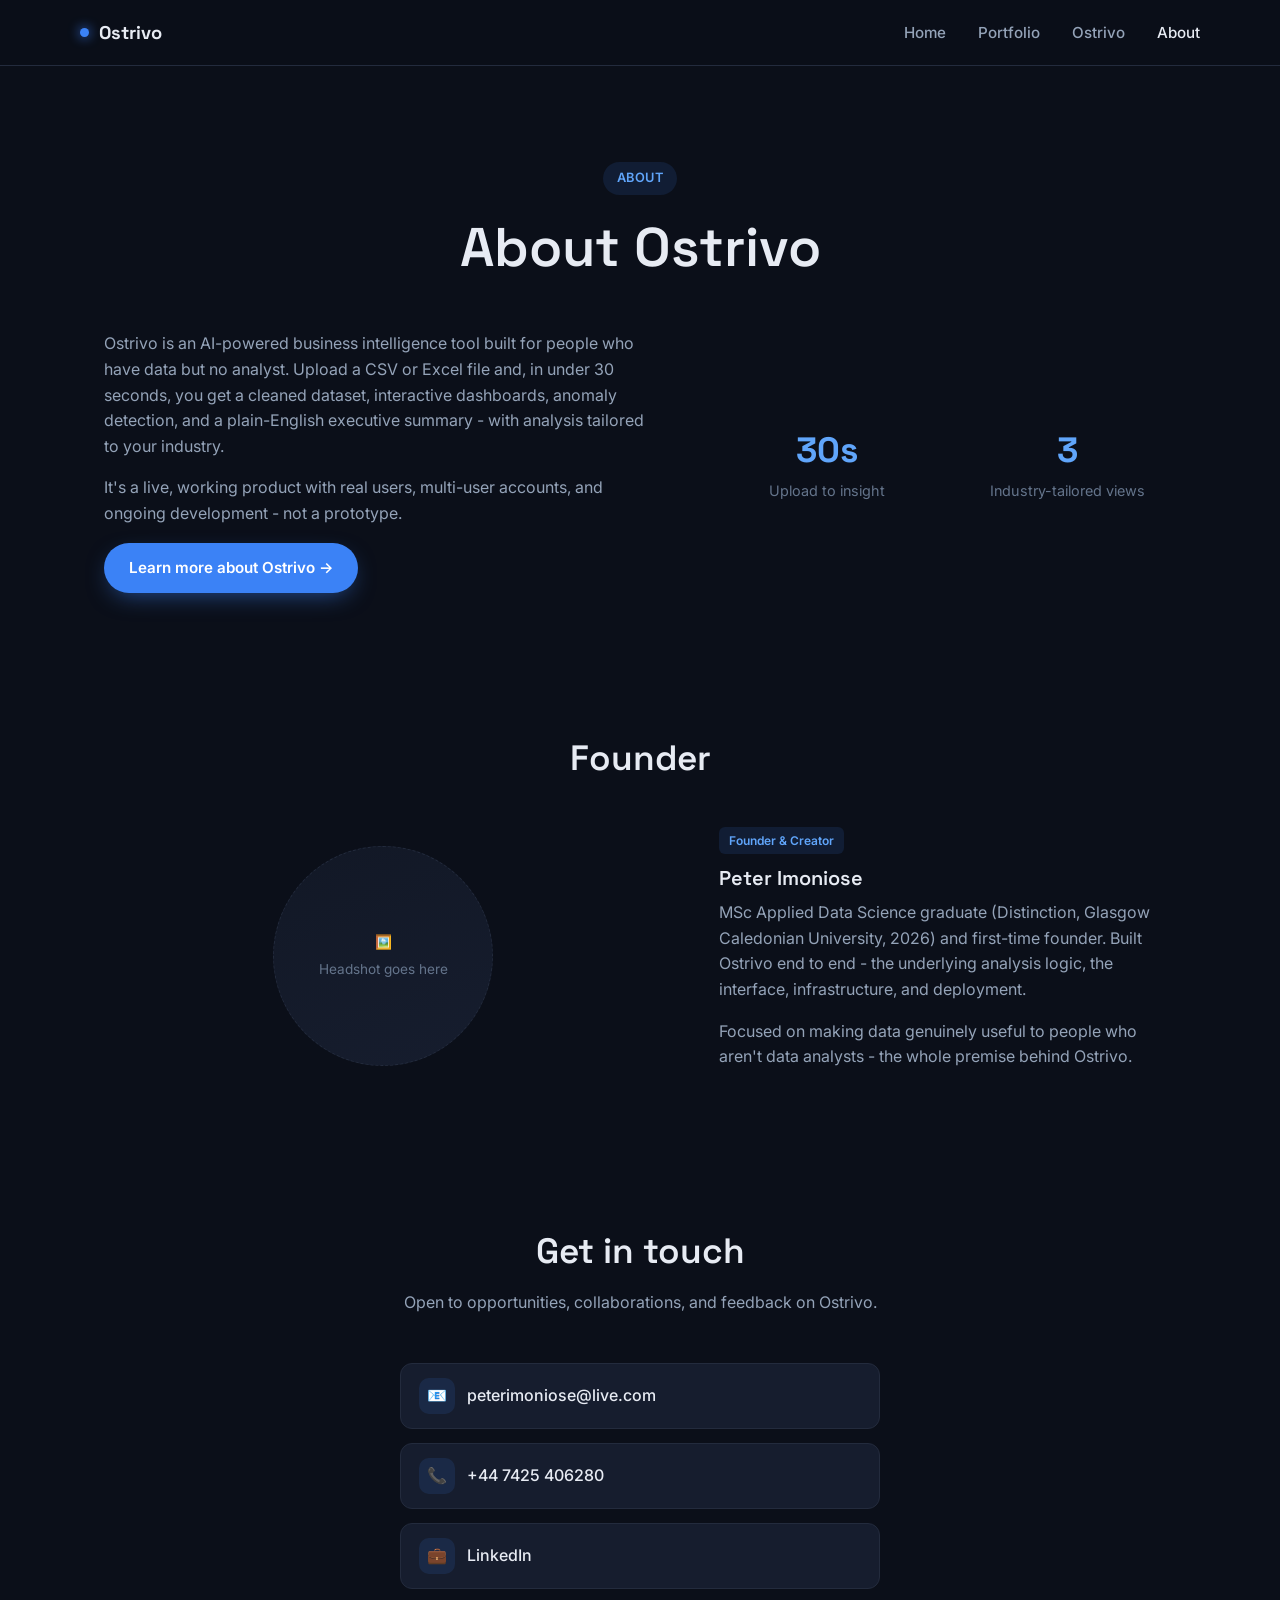
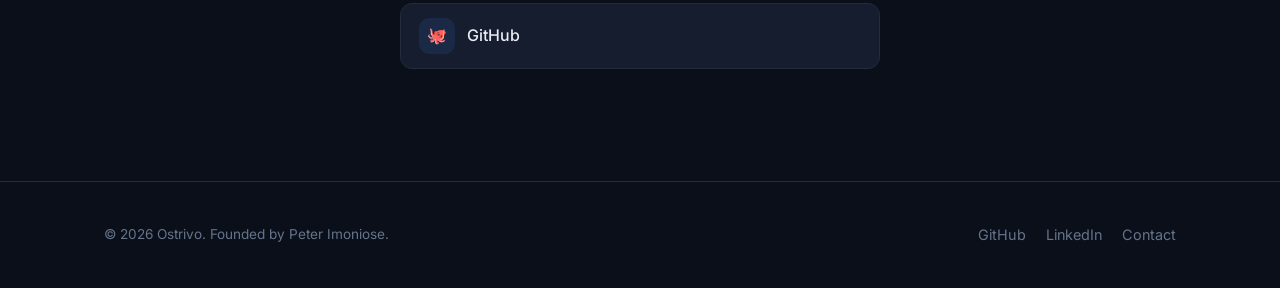
==== about.html @ c770e1a4 "Rebrand: lead with Ostrivo, not Peter, across the site Nav brand, page titles, and the homepage hero" ====
<!DOCTYPE html>
<html lang="en">
<head>
<meta charset="UTF-8">
<meta name="viewport" content="width=device-width, initial-scale=1.0">
<title>About — Ostrivo</title>
<meta name="description" content="What Ostrivo is about, who's behind it, and how to get in touch.">
<link rel="preconnect" href="https://fonts.googleapis.com">
<link href="https://fonts.googleapis.com/css2?family=Inter:wght@400;500;600;700&family=Space+Grotesk:wght@500;600;700&display=swap" rel="stylesheet">
<link rel="stylesheet" href="css/style.css">
</head>
<body>

<header class="site-header">
    <div class="container nav">
        <a href="index.html" class="nav-brand"><span class="dot"></span>Ostrivo</a>
        <button class="nav-toggle" aria-label="Toggle menu">☰</button>
        <ul class="nav-links">
            <li><a href="index.html">Home</a></li>
            <li><a href="portfolio.html">Portfolio</a></li>
            <li><a href="ostrivo.html">Ostrivo</a></li>
            <li><a href="about.html">About</a></li>
        </ul>
    </div>
</header>

<main>
    <section class="hero" style="padding-bottom: 24px;">
        <div class="container">
            <span class="eyebrow">About</span>
            <h1>About Ostrivo</h1>
        </div>
    </section>

    <section style="padding-top: 0;">
        <div class="container">
            <div class="split">
                <div>
                    <p>
                        Ostrivo is an AI-powered business intelligence tool built for people who
                        have data but no analyst. Upload a CSV or Excel file and, in under 30
                        seconds, you get a cleaned dataset, interactive dashboards, anomaly
                        detection, and a plain-English executive summary - with analysis
                        tailored to your industry.
                    </p>
                    <p>
                        It's a live, working product with real users, multi-user accounts, and
                        ongoing development - not a prototype.
                    </p>
                    <a href="ostrivo.html" class="btn btn-primary">Learn more about Ostrivo →</a>
                </div>
                <div class="stats-row">
                    <div>
                        <div class="stat-value">30s</div>
                        <div class="stat-label">Upload to insight</div>
                    </div>
                    <div>
                        <div class="stat-value">3</div>
                        <div class="stat-label">Industry-tailored views</div>
                    </div>
                </div>
            </div>
        </div>
    </section>

    <section>
        <div class="container">
            <div class="section-head">
                <h2>Founder</h2>
            </div>
            <div class="split">
                <div class="avatar-slot">
                    <span>🖼️</span>
                    <span>Headshot goes here</span>
                </div>
                <div>
                    <span class="tag">Founder & Creator</span>
                    <h3 class="mt-0">Peter Imoniose</h3>
                    <p>
                        MSc Applied Data Science graduate (Distinction, Glasgow Caledonian
                        University, 2026) and first-time founder. Built Ostrivo end to end -
                        the underlying analysis logic, the interface, infrastructure, and
                        deployment.
                    </p>
                    <p>
                        Focused on making data genuinely useful to people who aren't data
                        analysts - the whole premise behind Ostrivo.
                    </p>
                </div>
            </div>
        </div>
    </section>

    <section>
        <div class="container">
            <div class="section-head">
                <h2>Get in touch</h2>
                <p>Open to opportunities, collaborations, and feedback on Ostrivo.</p>
            </div>
            <ul class="contact-list" style="max-width: 480px; margin: 0 auto;">
                <li>
                    <span class="contact-icon">📧</span>
                    <a href="mailto:peterimoniose@live.com">peterimoniose@live.com</a>
                </li>
                <li>
                    <span class="contact-icon">📞</span>
                    <a href="tel:+447425406280">+44 7425 406280</a>
                </li>
                <li>
                    <span class="contact-icon">💼</span>
                    <a href="https://www.linkedin.com/in/avwerosuo-imoniose-bbb3b915a" target="_blank" rel="noopener">LinkedIn</a>
                </li>
                <li>
                    <span class="contact-icon">🐙</span>
                    <a href="https://github.com/PeterImoniose" target="_blank" rel="noopener">GitHub</a>
                </li>
            </ul>
        </div>
    </section>
</main>

<footer class="site-footer">
    <div class="container footer-row">
        <span class="footer-note">© 2026 Ostrivo. Founded by Peter Imoniose.</span>
        <ul class="footer-links">
            <li><a href="https://github.com/PeterImoniose" target="_blank" rel="noopener">GitHub</a></li>
            <li><a href="https://www.linkedin.com/in/avwerosuo-imoniose-bbb3b915a" target="_blank" rel="noopener">LinkedIn</a></li>
            <li><a href="about.html">Contact</a></li>
        </ul>
    </div>
</footer>

<script src="js/main.js"></script>
</body>
</html>
---- css/style.css ----
/* ── Design tokens ──────────────────────────────────────────────────────── */
:root {
    --bg: #0b0f19;
    --bg-elevated: #121826;
    --bg-card: #161d2e;
    --border: #232b3d;
    --text: #e7ebf3;
    --text-muted: #94a3b8;
    --text-faint: #64748b;
    --accent: #3b82f6;
    --accent-bright: #60a5fa;
    --accent-soft: rgba(59, 130, 246, 0.12);
    --success: #22c55e;
    --font-heading: 'Space Grotesk', sans-serif;
    --font-body: 'Inter', sans-serif;
    --max-width: 1120px;
    --radius: 14px;
}

* { box-sizing: border-box; }

html { scroll-behavior: smooth; }

body {
    margin: 0;
    background: var(--bg);
    color: var(--text);
    font-family: var(--font-body);
    line-height: 1.6;
    -webkit-font-smoothing: antialiased;
}

h1, h2, h3, h4 {
    font-family: var(--font-heading);
    font-weight: 600;
    line-height: 1.2;
    margin: 0 0 0.5em;
}

h1 { font-size: clamp(2.2rem, 5vw, 3.4rem); }
h2 { font-size: clamp(1.6rem, 3vw, 2.2rem); }
h3 { font-size: 1.25rem; }

p { color: var(--text-muted); margin: 0 0 1em; }

a { color: var(--accent-bright); text-decoration: none; }
a:hover { text-decoration: underline; }

img { max-width: 100%; display: block; }

.container {
    max-width: var(--max-width);
    margin: 0 auto;
    padding: 0 24px;
}

/* ── Nav ─────────────────────────────────────────────────────────────────── */
.site-header {
    position: sticky;
    top: 0;
    z-index: 100;
    background: rgba(11, 15, 25, 0.85);
    backdrop-filter: blur(10px);
    border-bottom: 1px solid var(--border);
}

.nav {
    display: flex;
    align-items: center;
    justify-content: space-between;
    padding: 18px 0;
}

.nav-brand {
    display: flex;
    align-items: center;
    gap: 10px;
    font-family: var(--font-heading);
    font-weight: 700;
    font-size: 1.15rem;
    color: var(--text);
}

.nav-brand:hover { text-decoration: none; color: var(--text); }

.nav-brand .dot {
    width: 9px;
    height: 9px;
    border-radius: 50%;
    background: var(--accent);
    box-shadow: 0 0 12px var(--accent);
}

.nav-links {
    display: flex;
    gap: 32px;
    list-style: none;
    margin: 0;
    padding: 0;
}

.nav-links a {
    color: var(--text-muted);
    font-weight: 500;
    font-size: 0.95rem;
    transition: color 0.15s ease;
}

.nav-links a:hover,
.nav-links a.active {
    color: var(--text);
    text-decoration: none;
}

.nav-toggle {
    display: none;
    background: none;
    border: none;
    color: var(--text);
    font-size: 1.6rem;
    cursor: pointer;
}

@media (max-width: 720px) {
    .nav-toggle { display: block; }
    .nav-links {
        position: absolute;
        top: 100%;
        left: 0;
        right: 0;
        flex-direction: column;
        gap: 0;
        background: var(--bg-elevated);
        border-bottom: 1px solid var(--border);
        max-height: 0;
        overflow: hidden;
        transition: max-height 0.25s ease;
    }
    .nav-links.open { max-height: 320px; }
    .nav-links li { border-top: 1px solid var(--border); }
    .nav-links a { display: block; padding: 16px 24px; }
}

/* ── Buttons ─────────────────────────────────────────────────────────────── */
.btn {
    display: inline-flex;
    align-items: center;
    gap: 8px;
    padding: 12px 24px;
    border-radius: 999px;
    font-weight: 600;
    font-size: 0.95rem;
    cursor: pointer;
    border: 1px solid transparent;
    transition: transform 0.15s ease, box-shadow 0.15s ease;
}

.btn:hover { text-decoration: none; transform: translateY(-1px); }

.btn-primary {
    background: var(--accent);
    color: #fff;
    box-shadow: 0 8px 24px -8px rgba(59, 130, 246, 0.6);
}

.btn-primary:hover { background: var(--accent-bright); }

.btn-secondary {
    background: transparent;
    border-color: var(--border);
    color: var(--text);
}

.btn-secondary:hover { border-color: var(--accent); color: var(--accent-bright); }

/* ── Hero ────────────────────────────────────────────────────────────────── */
.hero {
    padding: 96px 0 72px;
    text-align: center;
}

.eyebrow {
    display: inline-block;
    padding: 6px 14px;
    border-radius: 999px;
    background: var(--accent-soft);
    color: var(--accent-bright);
    font-size: 0.8rem;
    font-weight: 600;
    letter-spacing: 0.04em;
    text-transform: uppercase;
    margin-bottom: 20px;
}

.hero p.lead {
    max-width: 620px;
    margin: 0 auto 32px;
    font-size: 1.15rem;
}

.hero-actions {
    display: flex;
    gap: 14px;
    justify-content: center;
    flex-wrap: wrap;
}

.hero-image-slot {
    margin-top: 64px;
    aspect-ratio: 16 / 8;
    max-width: 900px;
    margin-left: auto;
    margin-right: auto;
    border-radius: var(--radius);
    border: 1px dashed var(--border);
    background: linear-gradient(180deg, var(--bg-elevated), var(--bg-card));
    display: flex;
    align-items: center;
    justify-content: center;
    color: var(--text-faint);
    font-size: 0.9rem;
    gap: 8px;
}

/* ── Sections ────────────────────────────────────────────────────────────── */
section { padding: 72px 0; }

.section-head {
    text-align: center;
    max-width: 640px;
    margin: 0 auto 48px;
}

.section-head p { margin-bottom: 0; }

/* ── Cards grid ──────────────────────────────────────────────────────────── */
.grid {
    display: grid;
    grid-template-columns: repeat(auto-fit, minmax(280px, 1fr));
    gap: 24px;
}

.card {
    background: var(--bg-card);
    border: 1px solid var(--border);
    border-radius: var(--radius);
    padding: 28px;
    transition: border-color 0.15s ease, transform 0.15s ease;
}

.card:hover {
    border-color: var(--accent);
    transform: translateY(-3px);
}

.card-icon {
    width: 44px;
    height: 44px;
    border-radius: 12px;
    background: var(--accent-soft);
    display: flex;
    align-items: center;
    justify-content: center;
    font-size: 1.3rem;
    margin-bottom: 16px;
}

.card h3 { margin-bottom: 8px; }
.card p { margin-bottom: 0; font-size: 0.95rem; }

/* ── Portfolio image slot ────────────────────────────────────────────────── */
.image-slot {
    aspect-ratio: 16 / 10;
    border-radius: var(--radius) var(--radius) 0 0;
    border: 1px dashed var(--border);
    border-bottom: none;
    background: linear-gradient(160deg, var(--bg-elevated), var(--bg-card));
    display: flex;
    flex-direction: column;
    align-items: center;
    justify-content: center;
    color: var(--text-faint);
    font-size: 0.85rem;
    gap: 6px;
    margin: -28px -28px 20px;
}

.image-slot .icon { font-size: 1.8rem; opacity: 0.6; }

/* ── Tag / badge ─────────────────────────────────────────────────────────── */
.tag {
    display: inline-block;
    padding: 4px 10px;
    border-radius: 6px;
    background: var(--accent-soft);
    color: var(--accent-bright);
    font-size: 0.75rem;
    font-weight: 600;
    margin-bottom: 12px;
}

.tag.tag-muted {
    background: var(--bg-elevated);
    color: var(--text-faint);
}

/* ── Filter tabs (portfolio page) ───────────────────────────────────────── */
.filter-bar {
    display: flex;
    gap: 10px;
    justify-content: center;
    flex-wrap: wrap;
    margin-bottom: 40px;
}

.filter-btn {
    padding: 8px 18px;
    border-radius: 999px;
    border: 1px solid var(--border);
    background: transparent;
    color: var(--text-muted);
    font-size: 0.9rem;
    font-weight: 500;
    cursor: pointer;
    transition: all 0.15s ease;
}

.filter-btn:hover { border-color: var(--accent); color: var(--text); }

.filter-btn.active {
    background: var(--accent);
    border-color: var(--accent);
    color: #fff;
}

.empty-state {
    text-align: center;
    color: var(--text-faint);
    padding: 48px 0;
}

/* ── Stats row ───────────────────────────────────────────────────────────── */
.stats-row {
    display: grid;
    grid-template-columns: repeat(auto-fit, minmax(160px, 1fr));
    gap: 24px;
    text-align: center;
}

.stat-value {
    font-family: var(--font-heading);
    font-size: 2.2rem;
    font-weight: 700;
    color: var(--accent-bright);
}

.stat-label { color: var(--text-faint); font-size: 0.9rem; }

/* ── Two-column layout ───────────────────────────────────────────────────── */
.split {
    display: grid;
    grid-template-columns: 1.1fr 0.9fr;
    gap: 56px;
    align-items: center;
}

@media (max-width: 800px) {
    .split { grid-template-columns: 1fr; gap: 32px; }
}

/* ── Contact / about specifics ───────────────────────────────────────────── */
.avatar-slot {
    width: 220px;
    height: 220px;
    border-radius: 50%;
    border: 1px dashed var(--border);
    background: linear-gradient(160deg, var(--bg-elevated), var(--bg-card));
    display: flex;
    align-items: center;
    justify-content: center;
    color: var(--text-faint);
    font-size: 0.85rem;
    flex-direction: column;
    gap: 6px;
    margin: 0 auto;
}

.contact-list {
    list-style: none;
    padding: 0;
    margin: 0;
    display: flex;
    flex-direction: column;
    gap: 14px;
}

.contact-list li {
    display: flex;
    align-items: center;
    gap: 12px;
    padding: 14px 18px;
    background: var(--bg-card);
    border: 1px solid var(--border);
    border-radius: 12px;
}

.contact-list .contact-icon {
    width: 36px;
    height: 36px;
    border-radius: 10px;
    background: var(--accent-soft);
    display: flex;
    align-items: center;
    justify-content: center;
    flex-shrink: 0;
}

.contact-list a { color: var(--text); font-weight: 500; }

/* ── CTA banner ──────────────────────────────────────────────────────────── */
.cta-banner {
    background: linear-gradient(135deg, var(--bg-elevated), var(--bg-card));
    border: 1px solid var(--border);
    border-radius: 20px;
    padding: 56px 40px;
    text-align: center;
}

.cta-banner h2 { margin-bottom: 12px; }
.cta-banner p { max-width: 480px; margin-left: auto; margin-right: auto; }

/* ── Footer ──────────────────────────────────────────────────────────────── */
.site-footer {
    border-top: 1px solid var(--border);
    padding: 40px 0;
    margin-top: 40px;
}

.footer-row {
    display: flex;
    justify-content: space-between;
    align-items: center;
    flex-wrap: wrap;
    gap: 16px;
}

.footer-links {
    display: flex;
    gap: 20px;
    list-style: none;
    padding: 0;
    margin: 0;
}

.footer-links a { color: var(--text-faint); font-size: 0.9rem; }
.footer-links a:hover { color: var(--text); }

.footer-note { color: var(--text-faint); font-size: 0.85rem; }

/* ── Utility ─────────────────────────────────────────────────────────────── */
.text-center { text-align: center; }
.mt-0 { margin-top: 0; }
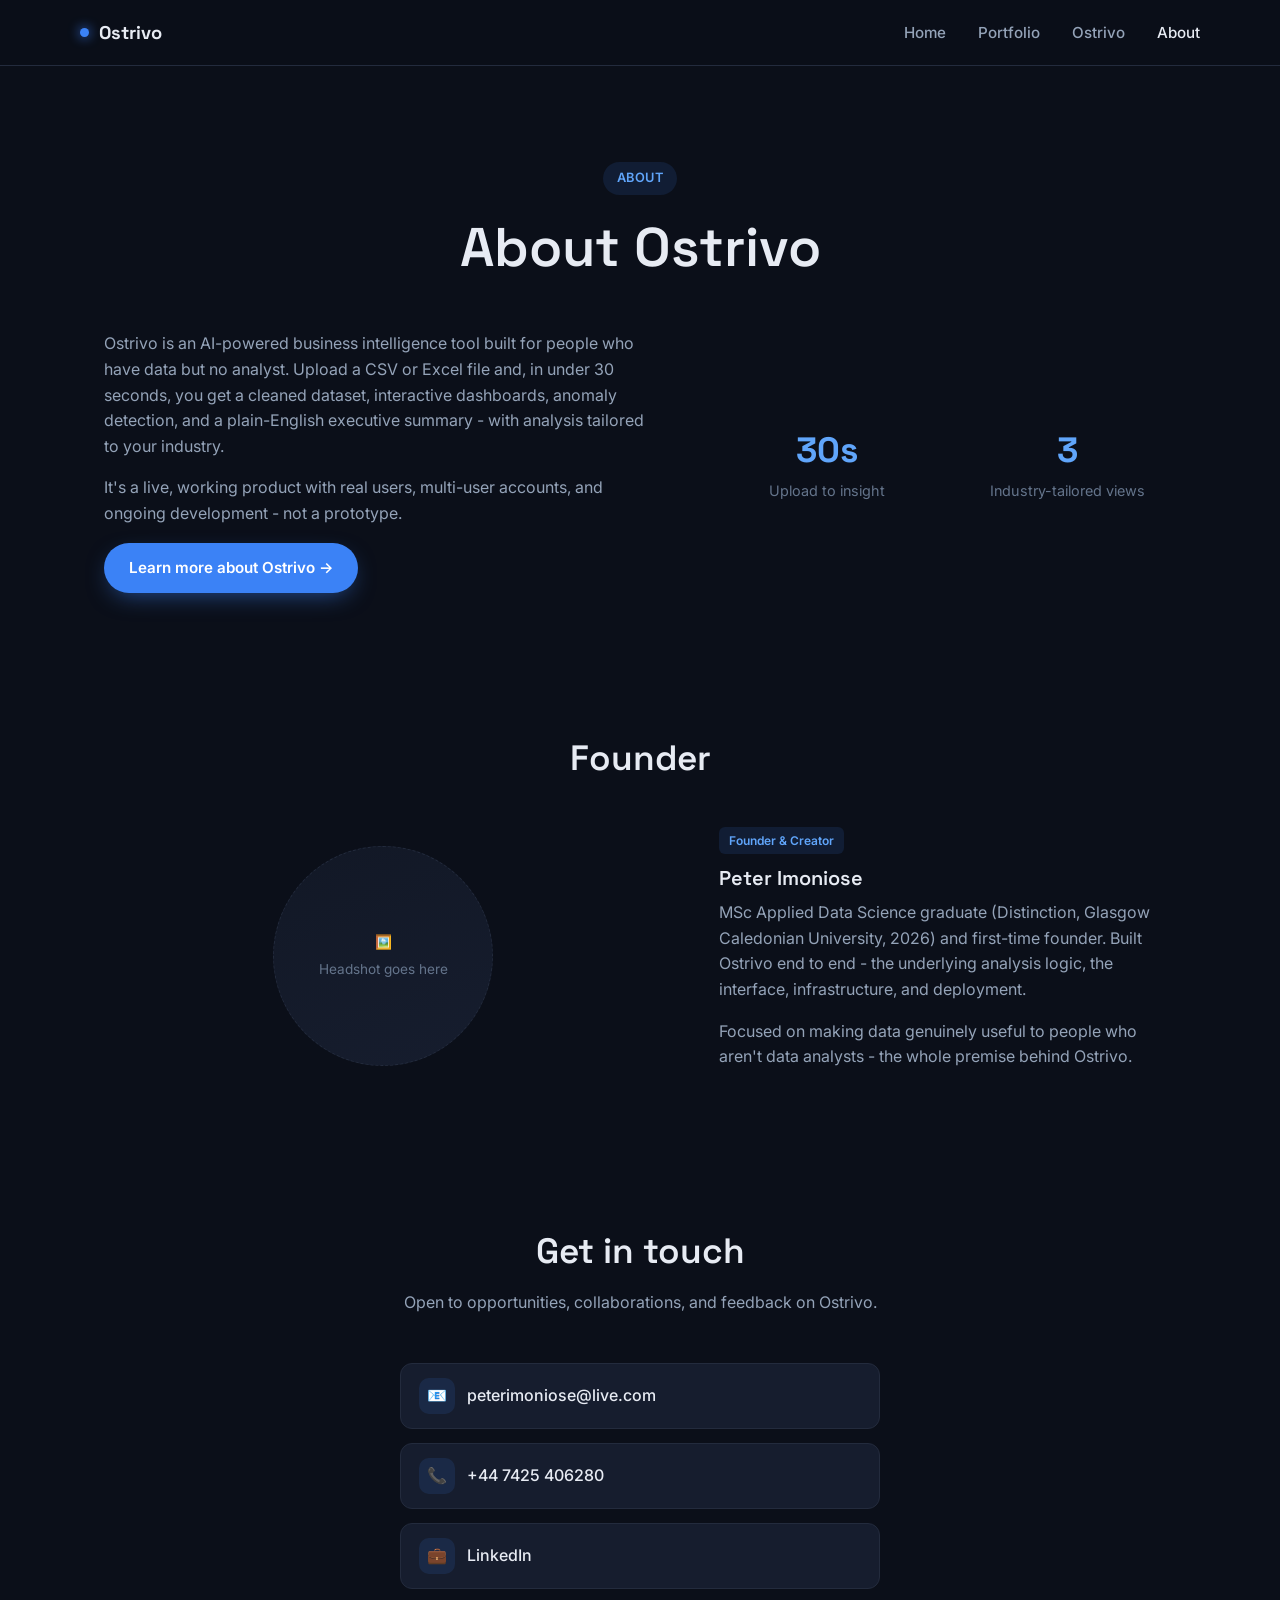
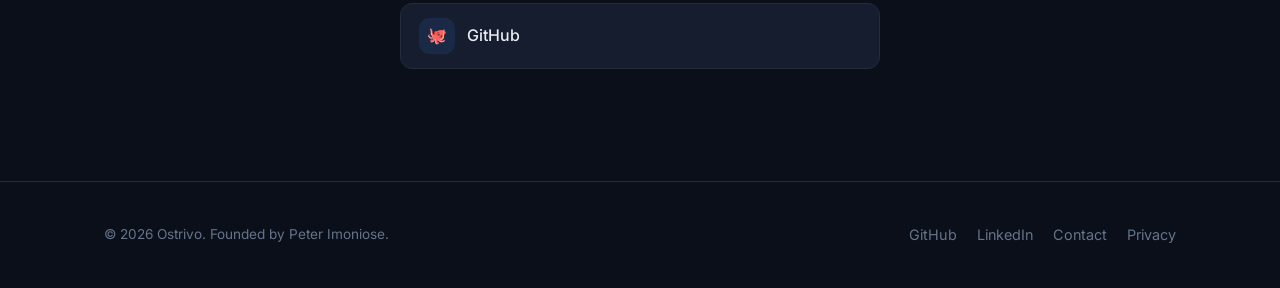
==== commit ba85e603: "Add privacy policy page, fix encoding corruption from earlier edit Adds privacy.html covering what d" ====
--- a/about.html
+++ b/about.html
@@ -3,7 +3,7 @@
 <head>
 <meta charset="UTF-8">
 <meta name="viewport" content="width=device-width, initial-scale=1.0">
-<title>About — Ostrivo</title>
+<title>About - Ostrivo</title>
 <meta name="description" content="What Ostrivo is about, who's behind it, and how to get in touch.">
 <link rel="preconnect" href="https://fonts.googleapis.com">
 <link href="https://fonts.googleapis.com/css2?family=Inter:wght@400;500;600;700&family=Space+Grotesk:wght@500;600;700&display=swap" rel="stylesheet">
@@ -126,6 +126,7 @@
             <li><a href="https://github.com/PeterImoniose" target="_blank" rel="noopener">GitHub</a></li>
             <li><a href="https://www.linkedin.com/in/avwerosuo-imoniose-bbb3b915a" target="_blank" rel="noopener">LinkedIn</a></li>
             <li><a href="about.html">Contact</a></li>
+            <li><a href="privacy.html">Privacy</a></li>
         </ul>
     </div>
 </footer>
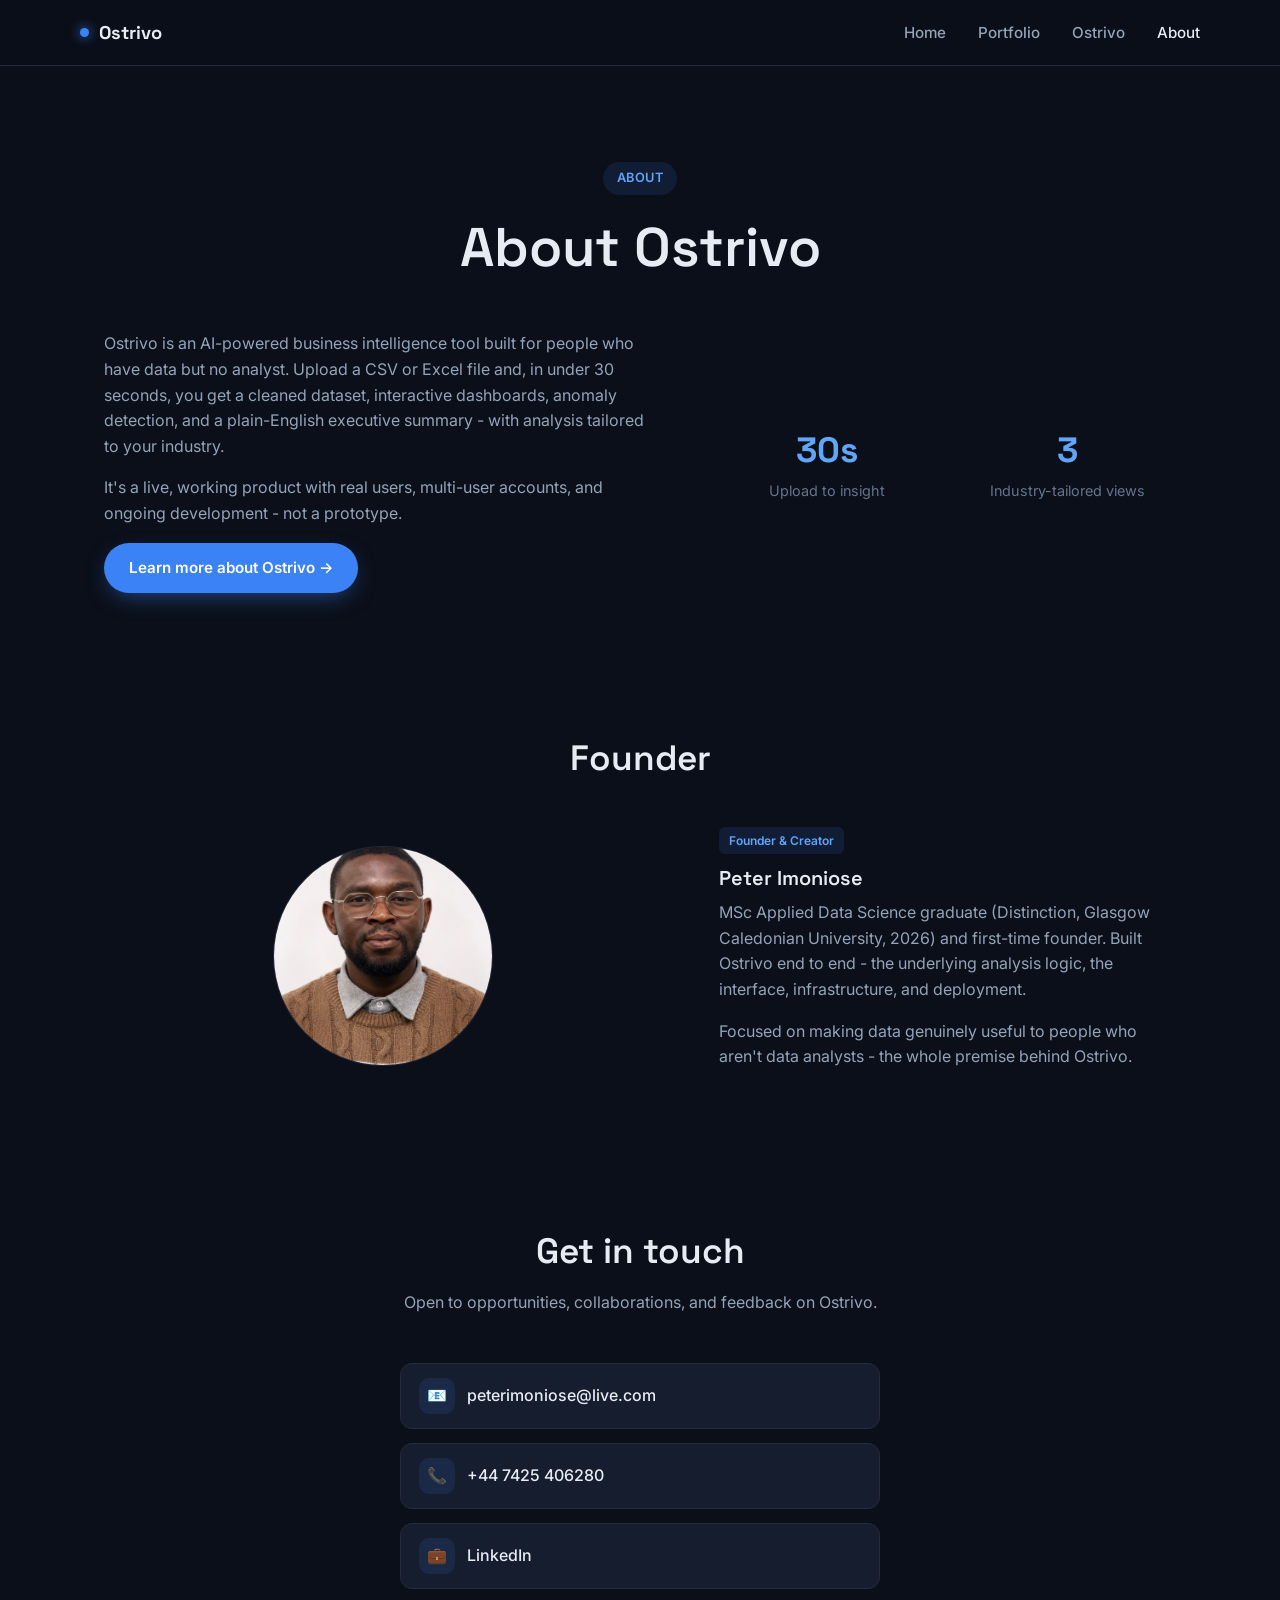
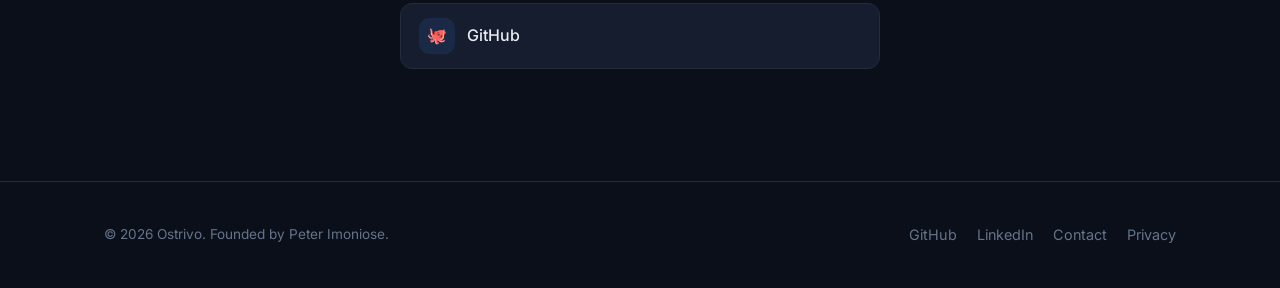
==== commit 89cfc909: "Add headshot to About page Replaces the placeholder avatar slot with the real photo in the Founder s" ====
--- a/about.html
+++ b/about.html
@@ -69,9 +69,8 @@
                 <h2>Founder</h2>
             </div>
             <div class="split">
-                <div class="avatar-slot">
-                    <span>🖼️</span>
-                    <span>Headshot goes here</span>
+                <div class="avatar-photo">
+                    <img src="assets/peter-headshot.jpg" alt="Peter Imoniose">
                 </div>
                 <div>
                     <span class="tag">Founder & Creator</span>
--- a/css/style.css
+++ b/css/style.css
@@ -385,6 +385,21 @@
     margin: 0 auto;
 }
 
+.avatar-photo {
+    width: 220px;
+    height: 220px;
+    border-radius: 50%;
+    overflow: hidden;
+    border: 1px solid var(--border);
+    margin: 0 auto;
+}
+
+.avatar-photo img {
+    width: 100%;
+    height: 100%;
+    object-fit: cover;
+}
+
 .contact-list {
     list-style: none;
     padding: 0;
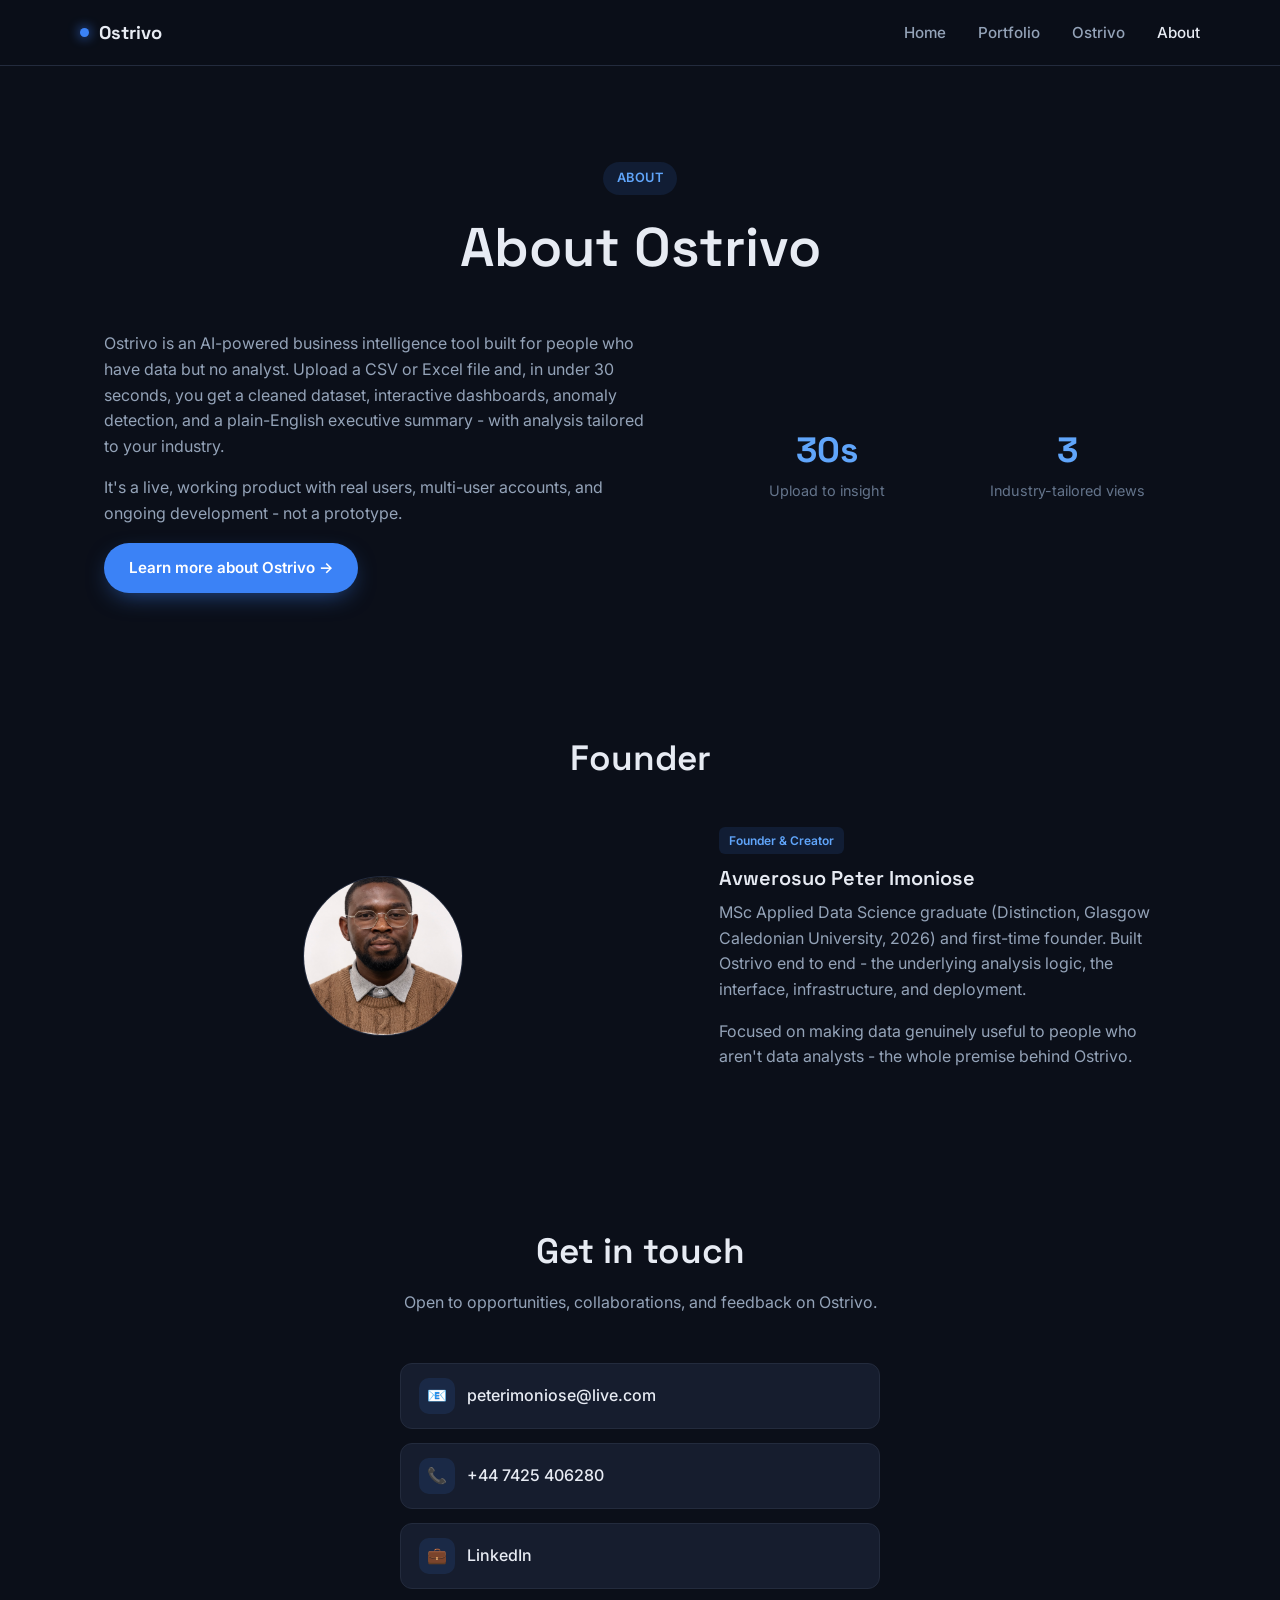
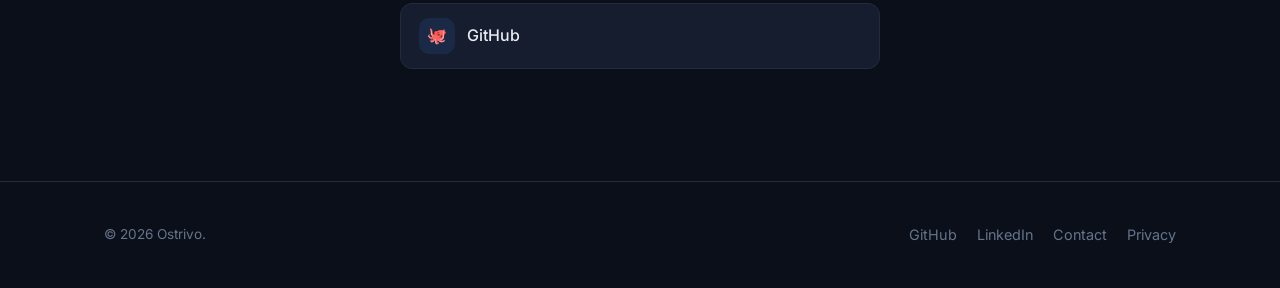
==== commit 95891d78: "Remove founder byline from footer, use full name in About section Footer no longer says "Founded by " ====
--- a/about.html
+++ b/about.html
@@ -70,11 +70,11 @@
             </div>
             <div class="split">
                 <div class="avatar-photo">
-                    <img src="assets/peter-headshot.jpg" alt="Peter Imoniose">
+                    <img src="assets/peter-headshot.jpg" alt="Avwerosuo Peter Imoniose">
                 </div>
                 <div>
                     <span class="tag">Founder & Creator</span>
-                    <h3 class="mt-0">Peter Imoniose</h3>
+                    <h3 class="mt-0">Avwerosuo Peter Imoniose</h3>
                     <p>
                         MSc Applied Data Science graduate (Distinction, Glasgow Caledonian
                         University, 2026) and first-time founder. Built Ostrivo end to end -
@@ -120,7 +120,7 @@
 
 <footer class="site-footer">
     <div class="container footer-row">
-        <span class="footer-note">© 2026 Ostrivo. Founded by Peter Imoniose.</span>
+        <span class="footer-note">© 2026 Ostrivo.</span>
         <ul class="footer-links">
             <li><a href="https://github.com/PeterImoniose" target="_blank" rel="noopener">GitHub</a></li>
             <li><a href="https://www.linkedin.com/in/avwerosuo-imoniose-bbb3b915a" target="_blank" rel="noopener">LinkedIn</a></li>
--- a/css/style.css
+++ b/css/style.css
@@ -386,12 +386,16 @@
 }
 
 .avatar-photo {
-    width: 220px;
-    height: 220px;
+    width: 160px;
+    height: 160px;
     border-radius: 50%;
     overflow: hidden;
     border: 1px solid var(--border);
     margin: 0 auto;
+}
+
+@media (max-width: 500px) {
+    .avatar-photo { width: 120px; height: 120px; }
 }
 
 .avatar-photo img {
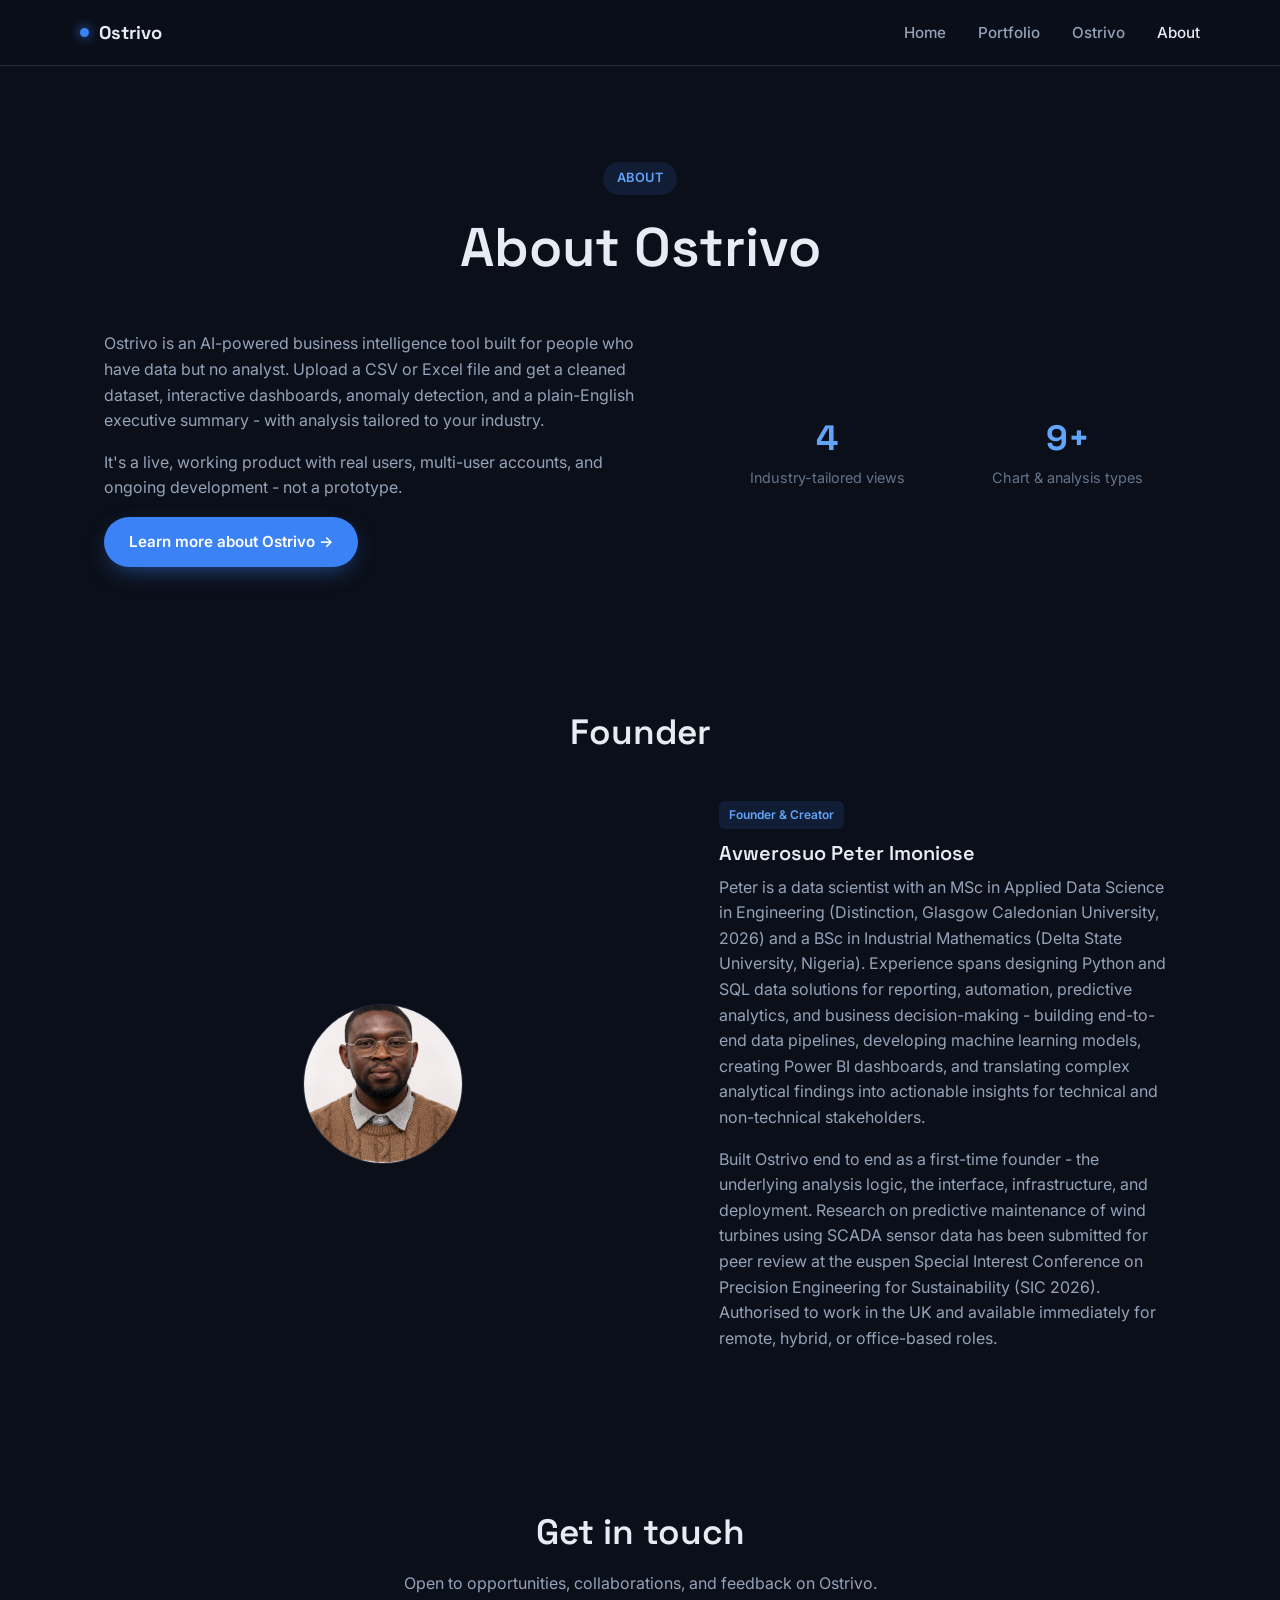
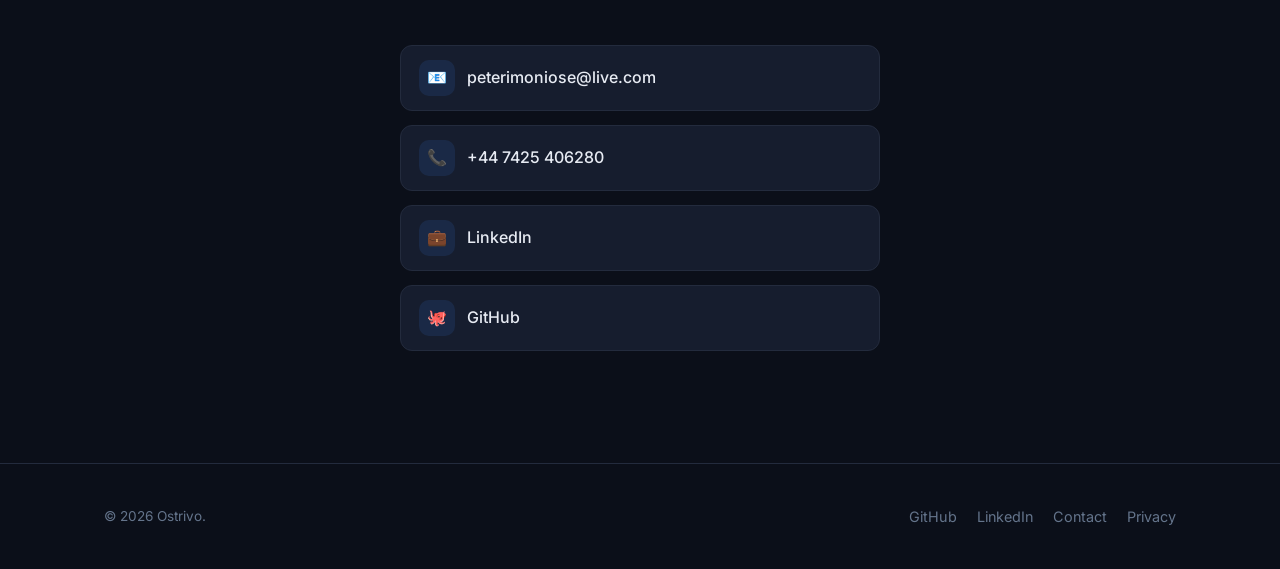
==== commit 8b9babb1: "Rewrite About page bio, add Mamidav to Portfolio, drop stale 30s claim About page now covers the ful" ====
--- a/about.html
+++ b/about.html
@@ -38,10 +38,9 @@
                 <div>
                     <p>
                         Ostrivo is an AI-powered business intelligence tool built for people who
-                        have data but no analyst. Upload a CSV or Excel file and, in under 30
-                        seconds, you get a cleaned dataset, interactive dashboards, anomaly
-                        detection, and a plain-English executive summary - with analysis
-                        tailored to your industry.
+                        have data but no analyst. Upload a CSV or Excel file and get a cleaned
+                        dataset, interactive dashboards, anomaly detection, and a plain-English
+                        executive summary - with analysis tailored to your industry.
                     </p>
                     <p>
                         It's a live, working product with real users, multi-user accounts, and
@@ -51,12 +50,12 @@
                 </div>
                 <div class="stats-row">
                     <div>
-                        <div class="stat-value">30s</div>
-                        <div class="stat-label">Upload to insight</div>
+                        <div class="stat-value">4</div>
+                        <div class="stat-label">Industry-tailored views</div>
                     </div>
                     <div>
-                        <div class="stat-value">3</div>
-                        <div class="stat-label">Industry-tailored views</div>
+                        <div class="stat-value">9+</div>
+                        <div class="stat-label">Chart & analysis types</div>
                     </div>
                 </div>
             </div>
@@ -76,14 +75,24 @@
                     <span class="tag">Founder & Creator</span>
                     <h3 class="mt-0">Avwerosuo Peter Imoniose</h3>
                     <p>
-                        MSc Applied Data Science graduate (Distinction, Glasgow Caledonian
-                        University, 2026) and first-time founder. Built Ostrivo end to end -
-                        the underlying analysis logic, the interface, infrastructure, and
-                        deployment.
+                        Peter is a data scientist with an MSc in Applied Data Science in
+                        Engineering (Distinction, Glasgow Caledonian University, 2026) and a
+                        BSc in Industrial Mathematics (Delta State University, Nigeria).
+                        Experience spans designing Python and SQL data solutions for
+                        reporting, automation, predictive analytics, and business
+                        decision-making - building end-to-end data pipelines, developing
+                        machine learning models, creating Power BI dashboards, and translating
+                        complex analytical findings into actionable insights for technical and
+                        non-technical stakeholders.
                     </p>
                     <p>
-                        Focused on making data genuinely useful to people who aren't data
-                        analysts - the whole premise behind Ostrivo.
+                        Built Ostrivo end to end as a first-time founder - the underlying
+                        analysis logic, the interface, infrastructure, and deployment.
+                        Research on predictive maintenance of wind turbines using SCADA sensor
+                        data has been submitted for peer review at the euspen Special Interest
+                        Conference on Precision Engineering for Sustainability (SIC 2026).
+                        Authorised to work in the UK and available immediately for remote,
+                        hybrid, or office-based roles.
                     </p>
                 </div>
             </div>
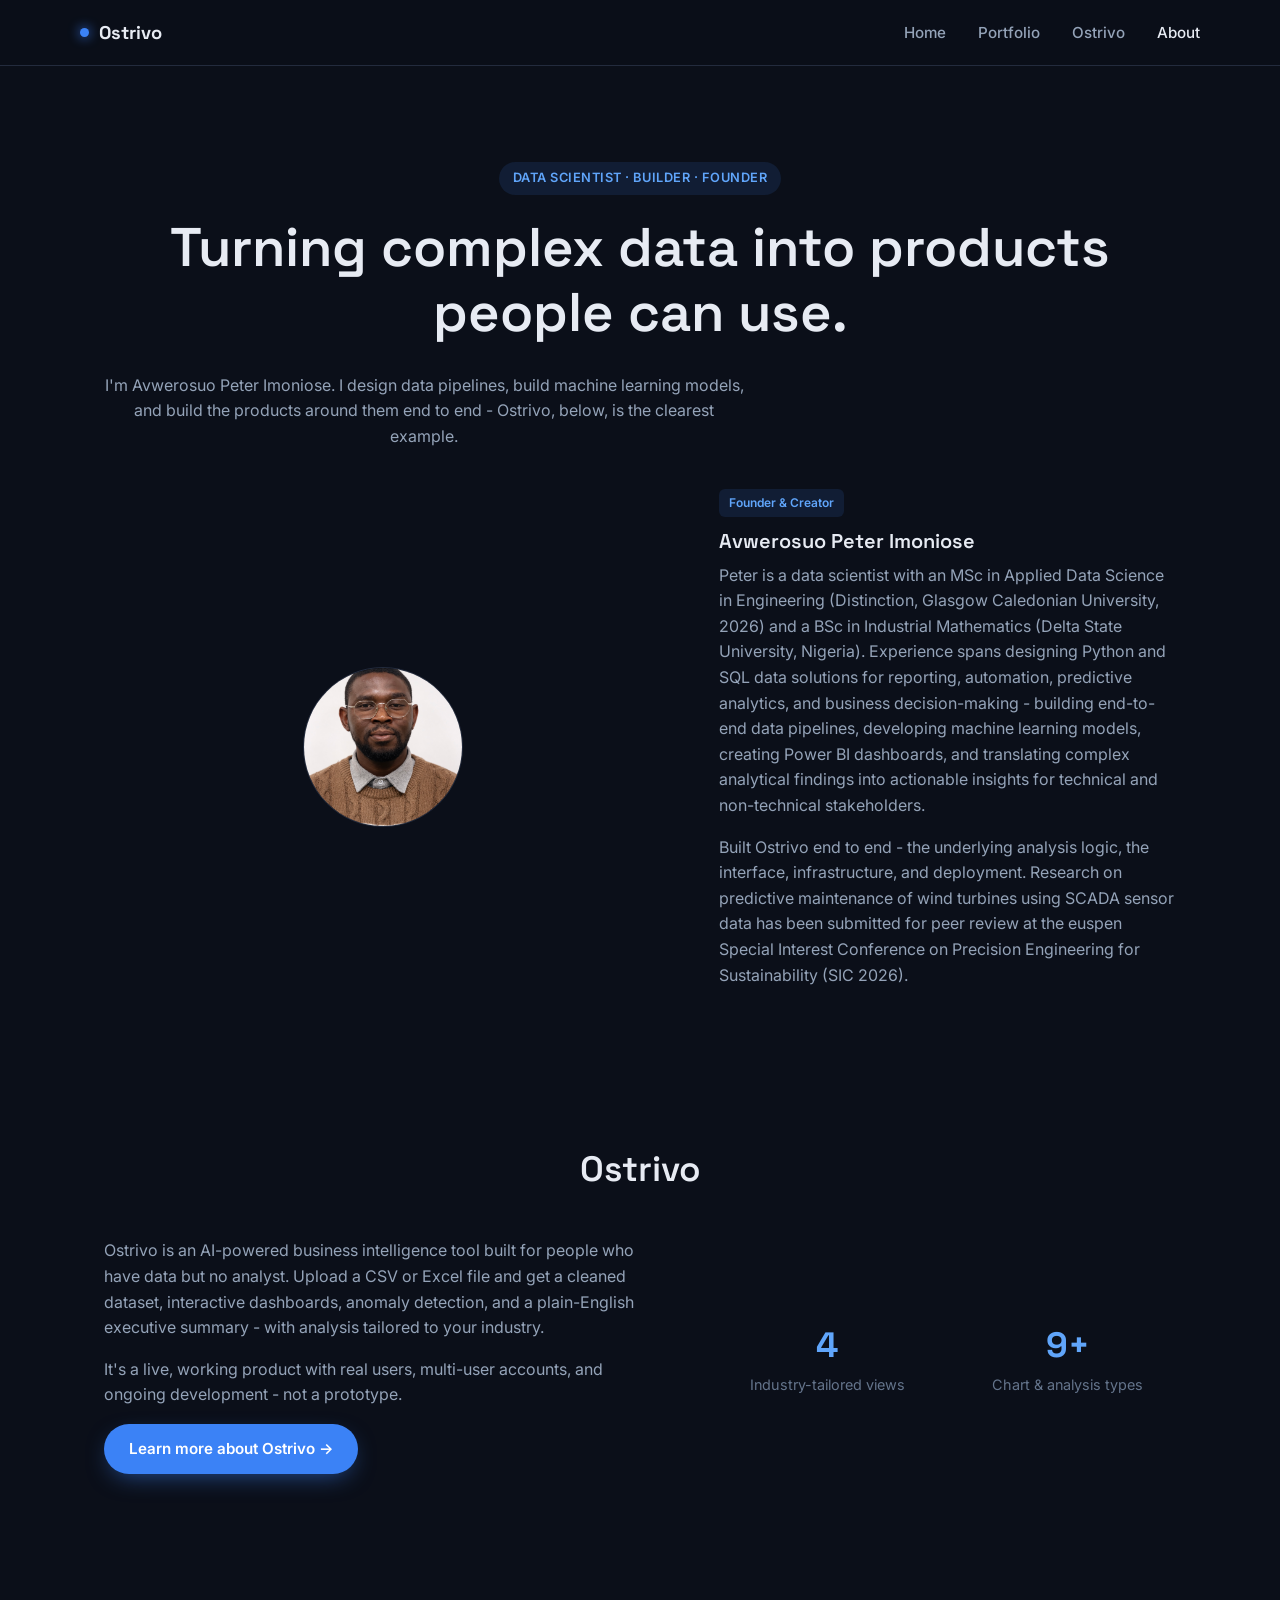
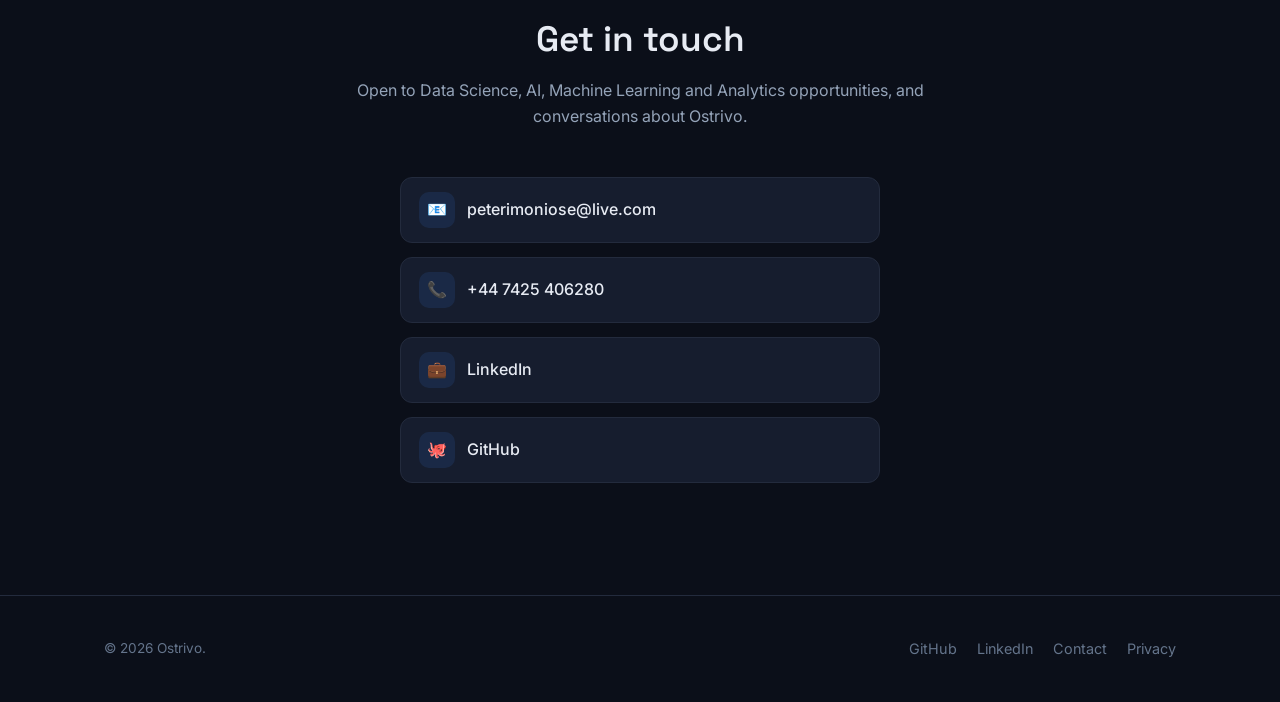
==== commit ab786d97: "Reorder About page so Peter leads, tighten founder positioning The page opened with an "About Ostriv" ====
--- a/about.html
+++ b/about.html
@@ -4,7 +4,7 @@
 <meta charset="UTF-8">
 <meta name="viewport" content="width=device-width, initial-scale=1.0">
 <title>About - Ostrivo</title>
-<meta name="description" content="What Ostrivo is about, who's behind it, and how to get in touch.">
+<meta name="description" content="Avwerosuo Peter Imoniose - Data Scientist and founder, building data-driven products from analysis to deployment. Creator of Ostrivo.">
 <link rel="preconnect" href="https://fonts.googleapis.com">
 <link href="https://fonts.googleapis.com/css2?family=Inter:wght@400;500;600;700&family=Space+Grotesk:wght@500;600;700&display=swap" rel="stylesheet">
 <link rel="stylesheet" href="css/style.css">
@@ -27,13 +27,53 @@
 <main>
     <section class="hero" style="padding-bottom: 24px;">
         <div class="container">
-            <span class="eyebrow">About</span>
-            <h1>About Ostrivo</h1>
+            <span class="eyebrow">Data Scientist &middot; Builder &middot; Founder</span>
+            <h1>Turning complex data into products people can use.</h1>
+            <p style="max-width: 640px;">
+                I'm Avwerosuo Peter Imoniose. I design data pipelines, build machine learning
+                models, and build the products around them end to end - Ostrivo, below, is the
+                clearest example.
+            </p>
         </div>
     </section>
 
     <section style="padding-top: 0;">
         <div class="container">
+            <div class="split">
+                <div class="avatar-photo">
+                    <img src="assets/peter-headshot.jpg" alt="Avwerosuo Peter Imoniose">
+                </div>
+                <div>
+                    <span class="tag">Founder & Creator</span>
+                    <h3 class="mt-0">Avwerosuo Peter Imoniose</h3>
+                    <p>
+                        Peter is a data scientist with an MSc in Applied Data Science in
+                        Engineering (Distinction, Glasgow Caledonian University, 2026) and a
+                        BSc in Industrial Mathematics (Delta State University, Nigeria).
+                        Experience spans designing Python and SQL data solutions for
+                        reporting, automation, predictive analytics, and business
+                        decision-making - building end-to-end data pipelines, developing
+                        machine learning models, creating Power BI dashboards, and translating
+                        complex analytical findings into actionable insights for technical and
+                        non-technical stakeholders.
+                    </p>
+                    <p>
+                        Built Ostrivo end to end - the underlying analysis logic, the
+                        interface, infrastructure, and deployment. Research on predictive
+                        maintenance of wind turbines using SCADA sensor data has been
+                        submitted for peer review at the euspen Special Interest Conference on
+                        Precision Engineering for Sustainability (SIC 2026).
+                    </p>
+                </div>
+            </div>
+        </div>
+    </section>
+
+    <section>
+        <div class="container">
+            <div class="section-head">
+                <h2>Ostrivo</h2>
+            </div>
             <div class="split">
                 <div>
                     <p>
@@ -65,45 +105,8 @@
     <section>
         <div class="container">
             <div class="section-head">
-                <h2>Founder</h2>
-            </div>
-            <div class="split">
-                <div class="avatar-photo">
-                    <img src="assets/peter-headshot.jpg" alt="Avwerosuo Peter Imoniose">
-                </div>
-                <div>
-                    <span class="tag">Founder & Creator</span>
-                    <h3 class="mt-0">Avwerosuo Peter Imoniose</h3>
-                    <p>
-                        Peter is a data scientist with an MSc in Applied Data Science in
-                        Engineering (Distinction, Glasgow Caledonian University, 2026) and a
-                        BSc in Industrial Mathematics (Delta State University, Nigeria).
-                        Experience spans designing Python and SQL data solutions for
-                        reporting, automation, predictive analytics, and business
-                        decision-making - building end-to-end data pipelines, developing
-                        machine learning models, creating Power BI dashboards, and translating
-                        complex analytical findings into actionable insights for technical and
-                        non-technical stakeholders.
-                    </p>
-                    <p>
-                        Built Ostrivo end to end as a first-time founder - the underlying
-                        analysis logic, the interface, infrastructure, and deployment.
-                        Research on predictive maintenance of wind turbines using SCADA sensor
-                        data has been submitted for peer review at the euspen Special Interest
-                        Conference on Precision Engineering for Sustainability (SIC 2026).
-                        Authorised to work in the UK and available immediately for remote,
-                        hybrid, or office-based roles.
-                    </p>
-                </div>
-            </div>
-        </div>
-    </section>
-
-    <section>
-        <div class="container">
-            <div class="section-head">
                 <h2>Get in touch</h2>
-                <p>Open to opportunities, collaborations, and feedback on Ostrivo.</p>
+                <p>Open to Data Science, AI, Machine Learning and Analytics opportunities, and conversations about Ostrivo.</p>
             </div>
             <ul class="contact-list" style="max-width: 480px; margin: 0 auto;">
                 <li>
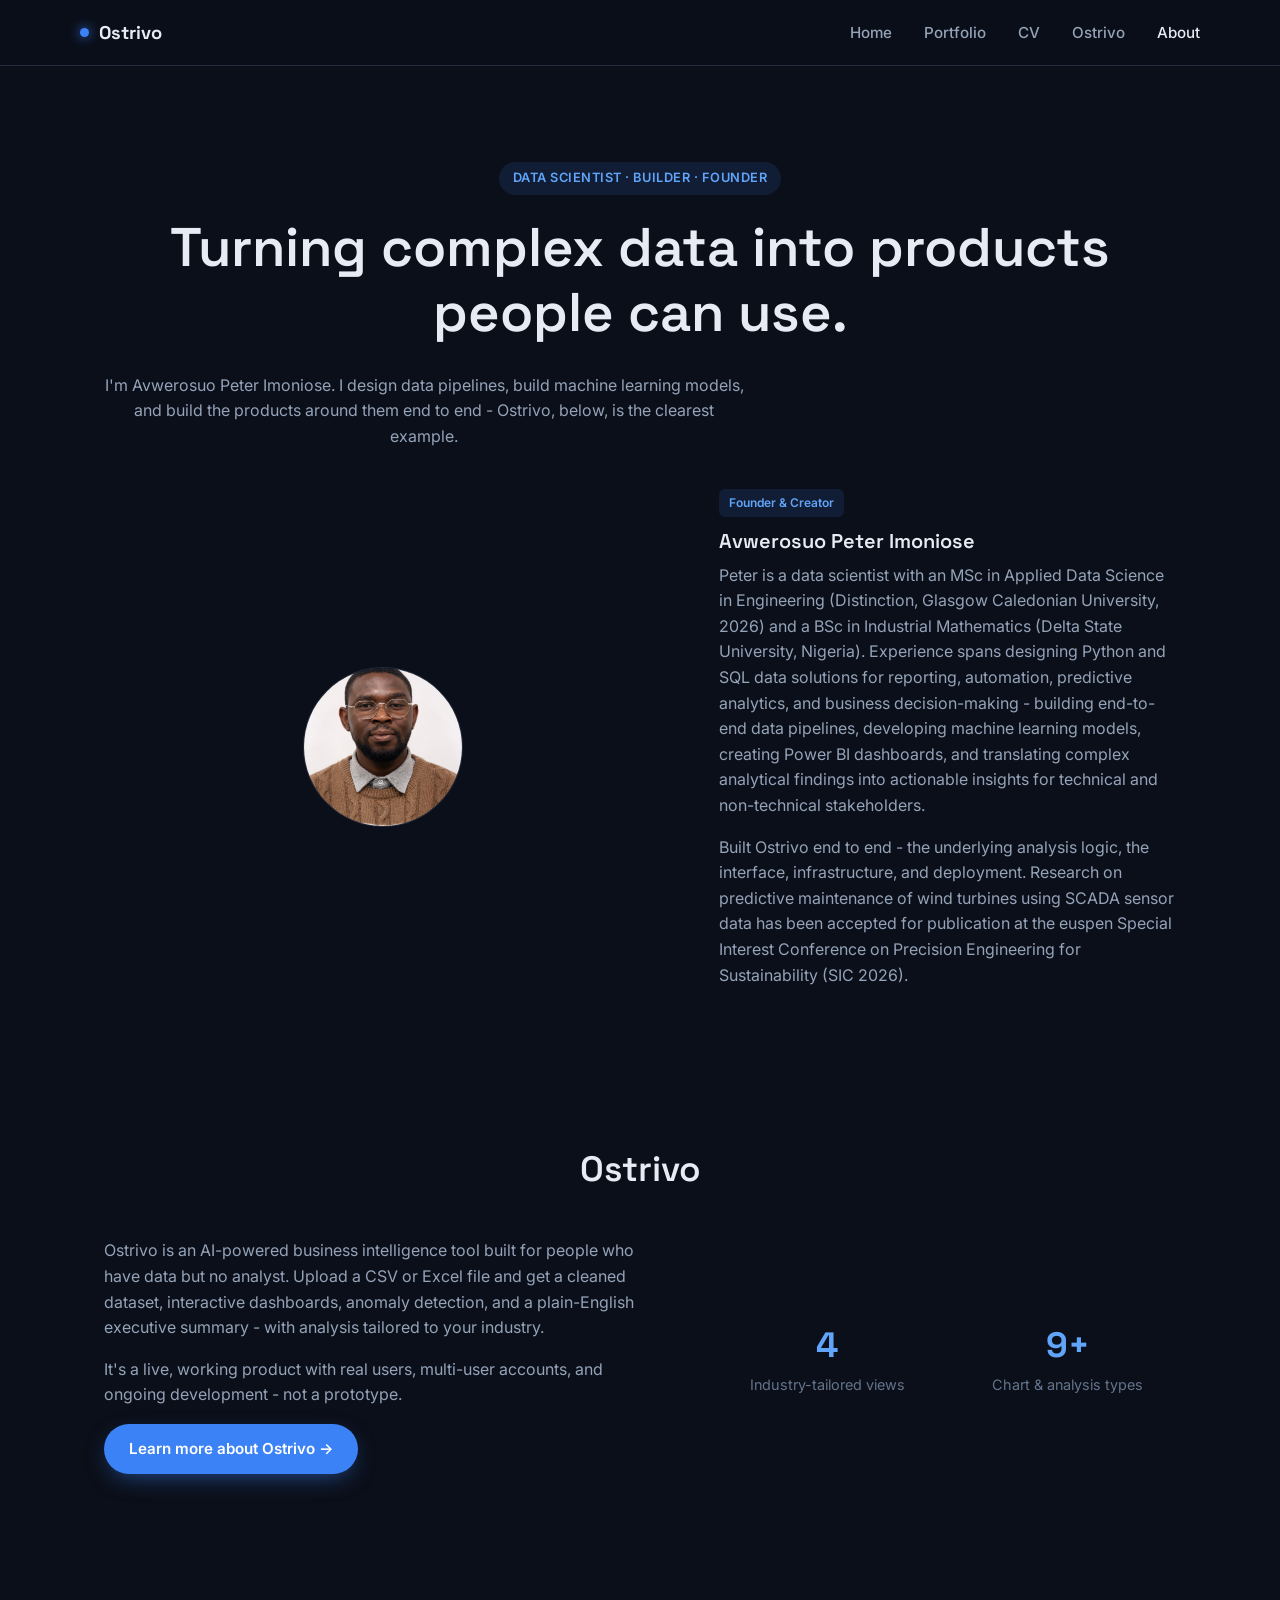
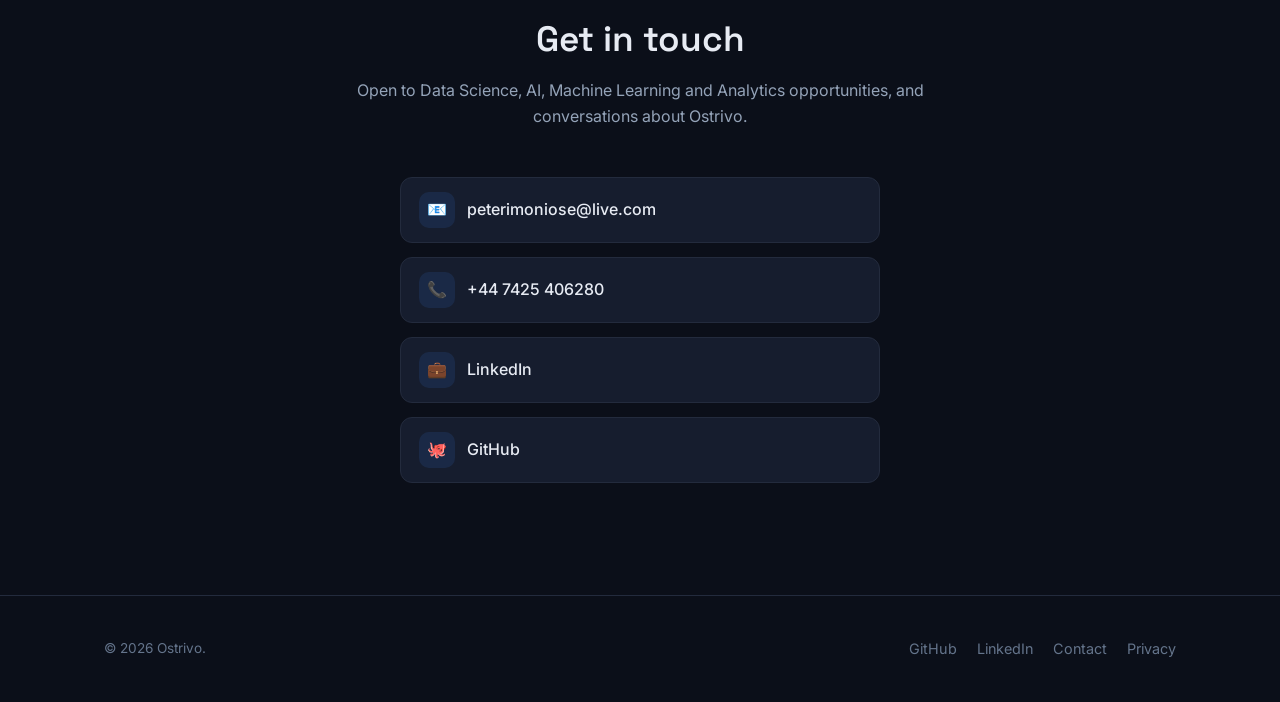
==== commit d34a99e1: "Add CV page and link it from the site navigation Covers experience, selected projects with their lat" ====
--- a/about.html
+++ b/about.html
@@ -18,6 +18,7 @@
         <ul class="nav-links">
             <li><a href="index.html">Home</a></li>
             <li><a href="portfolio.html">Portfolio</a></li>
+            <li><a href="cv.html">CV</a></li>
             <li><a href="ostrivo.html">Ostrivo</a></li>
             <li><a href="about.html">About</a></li>
         </ul>
@@ -61,7 +62,7 @@
                         Built Ostrivo end to end - the underlying analysis logic, the
                         interface, infrastructure, and deployment. Research on predictive
                         maintenance of wind turbines using SCADA sensor data has been
-                        submitted for peer review at the euspen Special Interest Conference on
+                        accepted for publication at the euspen Special Interest Conference on
                         Precision Engineering for Sustainability (SIC 2026).
                     </p>
                 </div>
--- a/css/style.css
+++ b/css/style.css
@@ -205,21 +205,15 @@
     flex-wrap: wrap;
 }
 
-.hero-image-slot {
-    margin-top: 64px;
-    aspect-ratio: 16 / 8;
+.hero-screenshot {
+    display: block;
+    margin: 64px auto 0;
     max-width: 900px;
-    margin-left: auto;
-    margin-right: auto;
+    width: 100%;
+    height: auto;
     border-radius: var(--radius);
-    border: 1px dashed var(--border);
-    background: linear-gradient(180deg, var(--bg-elevated), var(--bg-card));
-    display: flex;
-    align-items: center;
-    justify-content: center;
-    color: var(--text-faint);
-    font-size: 0.9rem;
-    gap: 8px;
+    border: 1px solid var(--border);
+    box-shadow: 0 24px 60px -20px rgba(0, 0, 0, 0.5);
 }
 
 /* ── Sections ────────────────────────────────────────────────────────────── */
@@ -479,3 +473,171 @@
 /* ── Utility ─────────────────────────────────────────────────────────────── */
 .text-center { text-align: center; }
 .mt-0 { margin-top: 0; }
+
+/* ── CV page ─────────────────────────────────────────────────────────────── */
+.cv-hero { padding-bottom: 40px; }
+.cv-hero h1 { margin-bottom: 8px; }
+.cv-hero p.lead { margin-bottom: 20px; }
+
+.cv-contact {
+    display: flex;
+    flex-wrap: wrap;
+    justify-content: center;
+    gap: 8px 22px;
+    list-style: none;
+    padding: 0;
+    margin: 0 0 28px;
+    color: var(--text-muted);
+    font-size: 0.95rem;
+}
+
+.cv-body { max-width: 900px; }
+
+.cv-section {
+    padding: 40px 0;
+    border-top: 1px solid var(--border);
+}
+
+.cv-section h2 { font-size: 1.5rem; margin-bottom: 20px; }
+
+.cv-stats {
+    display: grid;
+    grid-template-columns: repeat(auto-fit, minmax(150px, 1fr));
+    gap: 16px;
+    margin-top: 28px;
+}
+
+.cv-stats > div {
+    background: var(--bg-card);
+    border: 1px solid var(--border);
+    border-radius: 12px;
+    padding: 18px;
+}
+
+.cv-stats .stat-value { font-size: 1.7rem; }
+
+.cv-item {
+    position: relative;
+    padding-left: 22px;
+    margin-bottom: 28px;
+    border-left: 2px solid var(--border);
+}
+
+.cv-item::before {
+    content: "";
+    position: absolute;
+    left: -6px;
+    top: 6px;
+    width: 10px;
+    height: 10px;
+    border-radius: 50%;
+    background: var(--accent);
+}
+
+.cv-item:last-child { margin-bottom: 0; }
+
+.cv-item-head {
+    display: flex;
+    justify-content: space-between;
+    align-items: baseline;
+    gap: 6px 16px;
+    flex-wrap: wrap;
+    margin-bottom: 8px;
+}
+
+.cv-item h3 { font-size: 1.1rem; margin: 0; }
+.cv-org { color: var(--text-muted); font-size: 0.95rem; }
+
+.cv-date {
+    color: var(--accent-bright);
+    font-size: 0.85rem;
+    font-weight: 600;
+    white-space: nowrap;
+}
+
+.cv-item ul, .cv-plain {
+    margin: 0;
+    padding-left: 18px;
+    color: var(--text-muted);
+}
+
+.cv-item li, .cv-plain li { margin-bottom: 6px; font-size: 0.95rem; }
+
+.cv-note { font-size: 0.95rem; }
+
+.cv-group {
+    font-size: 0.8rem;
+    letter-spacing: 0.05em;
+    text-transform: uppercase;
+    color: var(--text-faint);
+    margin: 28px 0 14px;
+}
+
+.cv-projects {
+    display: grid;
+    grid-template-columns: repeat(auto-fit, minmax(260px, 1fr));
+    gap: 16px;
+}
+
+.cv-project {
+    background: var(--bg-card);
+    border: 1px solid var(--border);
+    border-radius: 12px;
+    padding: 18px 20px;
+    display: flex;
+    flex-direction: column;
+}
+
+.cv-project h3 { font-size: 1rem; margin-bottom: 8px; }
+.cv-project h3 a { color: var(--text); }
+.cv-project h3 a:hover { color: var(--accent-bright); }
+.cv-project p { font-size: 0.9rem; margin-bottom: 12px; flex-grow: 1; }
+
+.cv-tech { font-size: 0.8rem; color: var(--accent-bright); }
+
+.cv-skills {
+    display: grid;
+    grid-template-columns: repeat(auto-fit, minmax(240px, 1fr));
+    gap: 16px;
+}
+
+.cv-skills > div {
+    background: var(--bg-card);
+    border: 1px solid var(--border);
+    border-radius: 12px;
+    padding: 18px 20px;
+}
+
+.cv-skills h4 { font-size: 0.95rem; margin-bottom: 6px; }
+.cv-skills p { font-size: 0.9rem; margin: 0; }
+
+.cv-two {
+    display: grid;
+    grid-template-columns: 1fr 1fr;
+    gap: 40px;
+}
+
+@media (max-width: 720px) {
+    .cv-two { grid-template-columns: 1fr; gap: 0; }
+    .cv-two > div + div { margin-top: 32px; }
+}
+
+/* Print: a clean black-on-white CV */
+@media print {
+    :root {
+        --bg: #fff; --bg-card: #fff; --bg-elevated: #fff; --border: #d0d5dd;
+        --text: #111; --text-muted: #333; --text-faint: #555;
+        --accent: #1d4ed8; --accent-bright: #1d4ed8; --accent-soft: transparent;
+    }
+    body { font-size: 10.5pt; line-height: 1.4; }
+    .site-header, .site-footer, .cv-actions, .eyebrow, .cv-note { display: none !important; }
+    .cv-hero { padding: 0 0 12px; }
+    .cv-hero h1 { font-size: 22pt; }
+    .cv-section { padding: 14px 0; }
+    .cv-section h2 { font-size: 13pt; margin-bottom: 10px; }
+    .cv-stats { display: none; }
+    .cv-item { margin-bottom: 12px; break-inside: avoid; }
+    .cv-project, .cv-skills > div { padding: 8px 10px; break-inside: avoid; }
+    .cv-projects, .cv-skills { gap: 8px; grid-template-columns: 1fr 1fr; }
+    a { color: inherit; }
+}
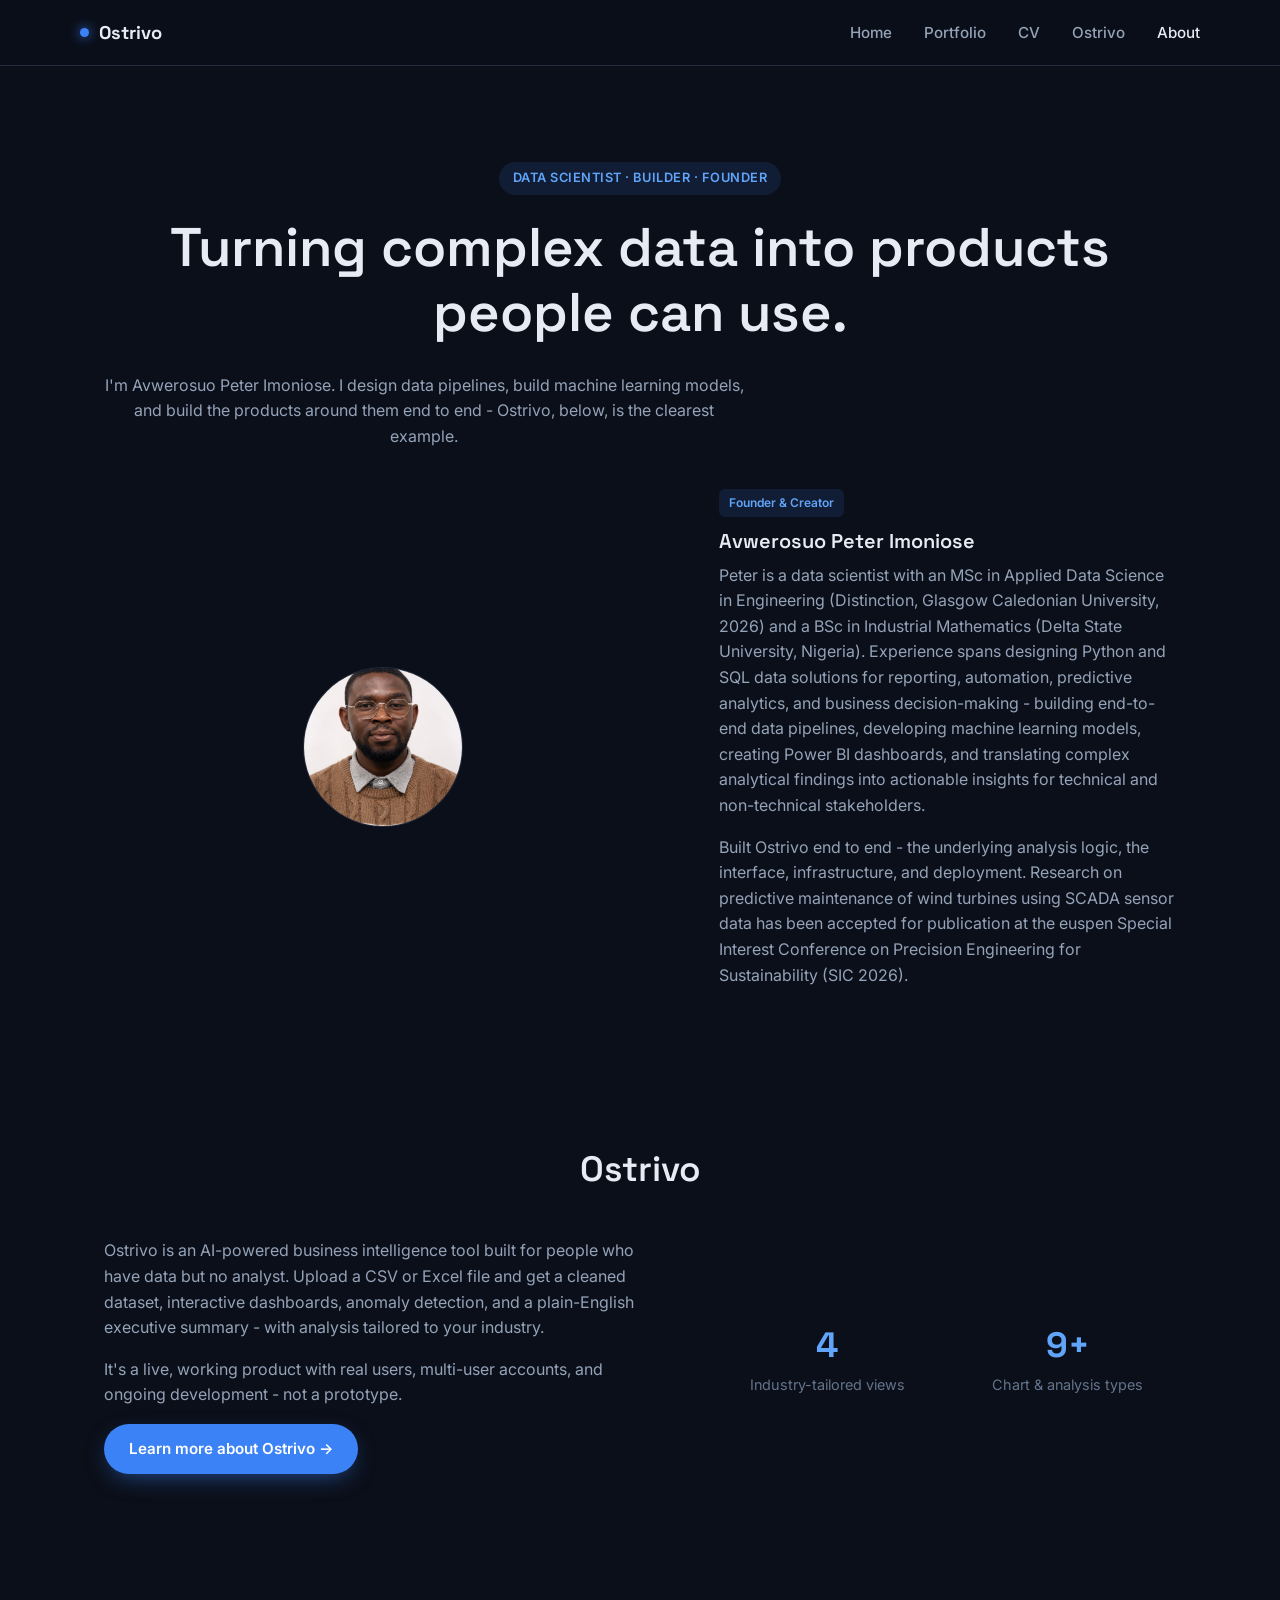
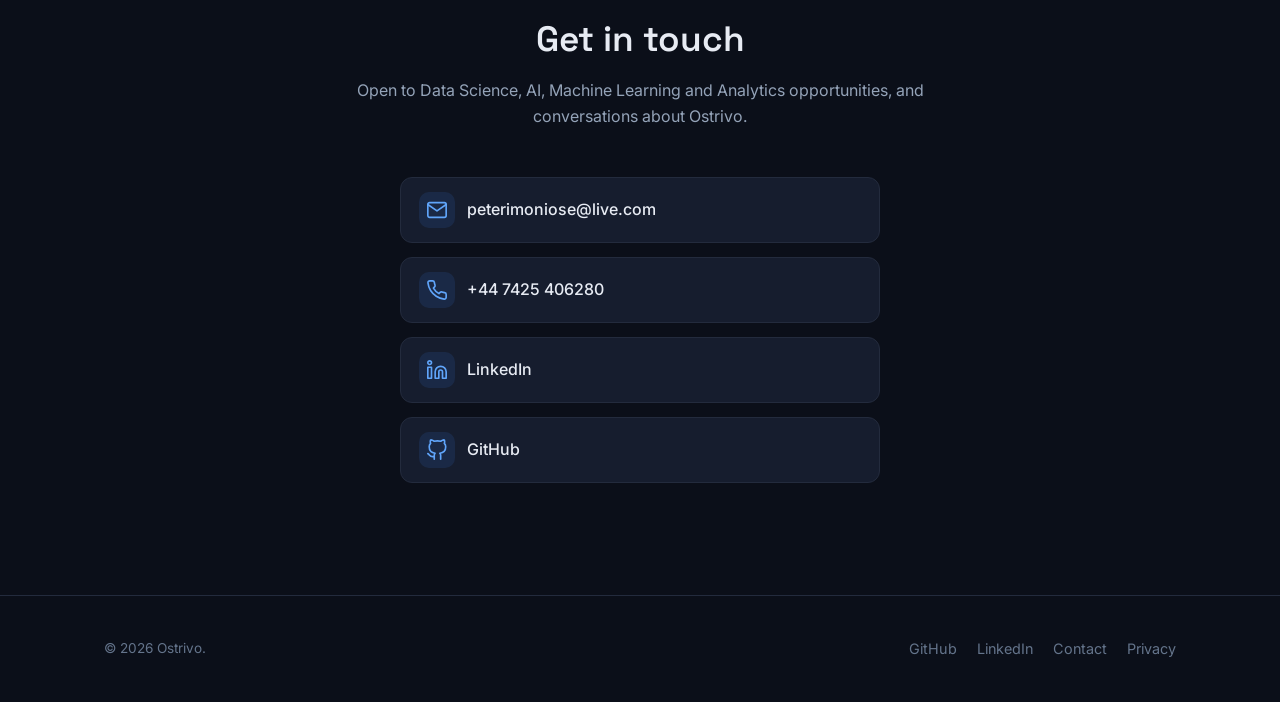
==== commit 4b051d5b: "Add product screenshot, replace emoji icons with line icons, simplify comments" ====
--- a/about.html
+++ b/about.html
@@ -111,19 +111,19 @@
             </div>
             <ul class="contact-list" style="max-width: 480px; margin: 0 auto;">
                 <li>
-                    <span class="contact-icon">📧</span>
+                    <span class="contact-icon"><svg viewBox="0 0 24 24" width="22" height="22" fill="none" stroke="currentColor" stroke-width="1.8" stroke-linecap="round" stroke-linejoin="round" aria-hidden="true"><path d="M4 4h16c1.1 0 2 .9 2 2v12c0 1.1-.9 2-2 2H4c-1.1 0-2-.9-2-2V6c0-1.1.9-2 2-2z"/><polyline points="22,6 12,13 2,6"/></svg></span>
                     <a href="mailto:peterimoniose@live.com">peterimoniose@live.com</a>
                 </li>
                 <li>
-                    <span class="contact-icon">📞</span>
+                    <span class="contact-icon"><svg viewBox="0 0 24 24" width="22" height="22" fill="none" stroke="currentColor" stroke-width="1.8" stroke-linecap="round" stroke-linejoin="round" aria-hidden="true"><path d="M22 16.92v3a2 2 0 0 1-2.18 2 19.79 19.79 0 0 1-8.63-3.07 19.5 19.5 0 0 1-6-6 19.79 19.79 0 0 1-3.07-8.67A2 2 0 0 1 4.11 2h3a2 2 0 0 1 2 1.72 12.84 12.84 0 0 0 .7 2.81 2 2 0 0 1-.45 2.11L8.09 9.91a16 16 0 0 0 6 6l1.27-1.27a2 2 0 0 1 2.11-.45 12.84 12.84 0 0 0 2.81.7A2 2 0 0 1 22 16.92z"/></svg></span>
                     <a href="tel:+447425406280">+44 7425 406280</a>
                 </li>
                 <li>
-                    <span class="contact-icon">💼</span>
+                    <span class="contact-icon"><svg viewBox="0 0 24 24" width="22" height="22" fill="none" stroke="currentColor" stroke-width="1.8" stroke-linecap="round" stroke-linejoin="round" aria-hidden="true"><path d="M16 8a6 6 0 0 1 6 6v7h-4v-7a2 2 0 0 0-2-2 2 2 0 0 0-2 2v7h-4v-7a6 6 0 0 1 6-6z"/><rect x="2" y="9" width="4" height="12"/><circle cx="4" cy="4" r="2"/></svg></span>
                     <a href="https://www.linkedin.com/in/avwerosuo-imoniose-bbb3b915a" target="_blank" rel="noopener">LinkedIn</a>
                 </li>
                 <li>
-                    <span class="contact-icon">🐙</span>
+                    <span class="contact-icon"><svg viewBox="0 0 24 24" width="22" height="22" fill="none" stroke="currentColor" stroke-width="1.8" stroke-linecap="round" stroke-linejoin="round" aria-hidden="true"><path d="M9 19c-5 1.5-5-2.5-7-3m14 6v-3.87a3.37 3.37 0 0 0-.94-2.61c3.14-.35 6.44-1.54 6.44-7A5.44 5.44 0 0 0 20 4.77 5.07 5.07 0 0 0 19.91 1S18.73.65 16 2.48a13.38 13.38 0 0 0-7 0C6.27.65 5.09 1 5.09 1A5.07 5.07 0 0 0 5 4.77a5.44 5.44 0 0 0-1.5 3.75c0 5.42 3.3 6.61 6.44 7A3.37 3.37 0 0 0 9 18.13V22"/></svg></span>
                     <a href="https://github.com/PeterImoniose" target="_blank" rel="noopener">GitHub</a>
                 </li>
             </ul>
--- a/css/style.css
+++ b/css/style.css
@@ -1,4 +1,4 @@
-/* ── Design tokens ──────────────────────────────────────────────────────── */
+/* Design tokens */
 :root {
     --bg: #0b0f19;
     --bg-elevated: #121826;
@@ -54,7 +54,7 @@
     padding: 0 24px;
 }
 
-/* ── Nav ─────────────────────────────────────────────────────────────────── */
+/* Nav */
 .site-header {
     position: sticky;
     top: 0;
@@ -141,7 +141,7 @@
     .nav-links a { display: block; padding: 16px 24px; }
 }
 
-/* ── Buttons ─────────────────────────────────────────────────────────────── */
+/* Buttons */
 .btn {
     display: inline-flex;
     align-items: center;
@@ -173,7 +173,7 @@
 
 .btn-secondary:hover { border-color: var(--accent); color: var(--accent-bright); }
 
-/* ── Hero ────────────────────────────────────────────────────────────────── */
+/* Hero */
 .hero {
     padding: 96px 0 72px;
     text-align: center;
@@ -216,7 +216,7 @@
     box-shadow: 0 24px 60px -20px rgba(0, 0, 0, 0.5);
 }
 
-/* ── Sections ────────────────────────────────────────────────────────────── */
+/* Sections */
 section { padding: 72px 0; }
 
 .section-head {
@@ -227,7 +227,7 @@
 
 .section-head p { margin-bottom: 0; }
 
-/* ── Cards grid ──────────────────────────────────────────────────────────── */
+/* Cards grid */
 .grid {
     display: grid;
     grid-template-columns: repeat(auto-fit, minmax(280px, 1fr));
@@ -259,10 +259,12 @@
     margin-bottom: 16px;
 }
 
+.card-icon, .contact-list .contact-icon { color: var(--accent-bright); }
+
 .card h3 { margin-bottom: 8px; }
 .card p { margin-bottom: 0; font-size: 0.95rem; }
 
-/* ── Portfolio image slot ────────────────────────────────────────────────── */
+/* Portfolio image slot */
 .image-slot {
     aspect-ratio: 16 / 10;
     border-radius: var(--radius) var(--radius) 0 0;
@@ -281,7 +283,7 @@
 
 .image-slot .icon { font-size: 1.8rem; opacity: 0.6; }
 
-/* ── Tag / badge ─────────────────────────────────────────────────────────── */
+/* Tag / badge */
 .tag {
     display: inline-block;
     padding: 4px 10px;
@@ -298,7 +300,7 @@
     color: var(--text-faint);
 }
 
-/* ── Filter tabs (portfolio page) ───────────────────────────────────────── */
+/* Filter tabs (portfolio page) */
 .filter-bar {
     display: flex;
     gap: 10px;
@@ -333,7 +335,7 @@
     padding: 48px 0;
 }
 
-/* ── Stats row ───────────────────────────────────────────────────────────── */
+/* Stats row */
 .stats-row {
     display: grid;
     grid-template-columns: repeat(auto-fit, minmax(160px, 1fr));
@@ -350,7 +352,7 @@
 
 .stat-label { color: var(--text-faint); font-size: 0.9rem; }
 
-/* ── Two-column layout ───────────────────────────────────────────────────── */
+/* Two-column layout */
 .split {
     display: grid;
     grid-template-columns: 1.1fr 0.9fr;
@@ -362,7 +364,7 @@
     .split { grid-template-columns: 1fr; gap: 32px; }
 }
 
-/* ── Contact / about specifics ───────────────────────────────────────────── */
+/* Contact / about specifics */
 .avatar-slot {
     width: 220px;
     height: 220px;
@@ -430,7 +432,7 @@
 
 .contact-list a { color: var(--text); font-weight: 500; }
 
-/* ── CTA banner ──────────────────────────────────────────────────────────── */
+/* CTA banner */
 .cta-banner {
     background: linear-gradient(135deg, var(--bg-elevated), var(--bg-card));
     border: 1px solid var(--border);
@@ -442,7 +444,7 @@
 .cta-banner h2 { margin-bottom: 12px; }
 .cta-banner p { max-width: 480px; margin-left: auto; margin-right: auto; }
 
-/* ── Footer ──────────────────────────────────────────────────────────────── */
+/* Footer */
 .site-footer {
     border-top: 1px solid var(--border);
     padding: 40px 0;
@@ -470,174 +472,18 @@
 
 .footer-note { color: var(--text-faint); font-size: 0.85rem; }
 
-/* ── Utility ─────────────────────────────────────────────────────────────── */
+/* Utility */
 .text-center { text-align: center; }
 .mt-0 { margin-top: 0; }
 
-/* ── CV page ─────────────────────────────────────────────────────────────── */
-.cv-hero { padding-bottom: 40px; }
-.cv-hero h1 { margin-bottom: 8px; }
-.cv-hero p.lead { margin-bottom: 20px; }
-
-.cv-contact {
-    display: flex;
-    flex-wrap: wrap;
-    justify-content: center;
-    gap: 8px 22px;
-    list-style: none;
-    padding: 0;
-    margin: 0 0 28px;
-    color: var(--text-muted);
-    font-size: 0.95rem;
-}
-
-.cv-body { max-width: 900px; }
-
-.cv-section {
-    padding: 40px 0;
-    border-top: 1px solid var(--border);
-}
-
-.cv-section h2 { font-size: 1.5rem; margin-bottom: 20px; }
-
-.cv-stats {
-    display: grid;
-    grid-template-columns: repeat(auto-fit, minmax(150px, 1fr));
-    gap: 16px;
-    margin-top: 28px;
-}
-
-.cv-stats > div {
+/* Product screenshot and single-column text sections */
+.product-shot {
+    margin: 40px 0 0;
+    border: 1px solid var(--border);
+    border-radius: var(--radius);
+    overflow: hidden;
     background: var(--bg-card);
-    border: 1px solid var(--border);
-    border-radius: 12px;
-    padding: 18px;
-}
-
-.cv-stats .stat-value { font-size: 1.7rem; }
-
-.cv-item {
-    position: relative;
-    padding-left: 22px;
-    margin-bottom: 28px;
-    border-left: 2px solid var(--border);
-}
-
-.cv-item::before {
-    content: "";
-    position: absolute;
-    left: -6px;
-    top: 6px;
-    width: 10px;
-    height: 10px;
-    border-radius: 50%;
-    background: var(--accent);
-}
-
-.cv-item:last-child { margin-bottom: 0; }
-
-.cv-item-head {
-    display: flex;
-    justify-content: space-between;
-    align-items: baseline;
-    gap: 6px 16px;
-    flex-wrap: wrap;
-    margin-bottom: 8px;
-}
-
-.cv-item h3 { font-size: 1.1rem; margin: 0; }
-.cv-org { color: var(--text-muted); font-size: 0.95rem; }
-
-.cv-date {
-    color: var(--accent-bright);
-    font-size: 0.85rem;
-    font-weight: 600;
-    white-space: nowrap;
-}
-
-.cv-item ul, .cv-plain {
-    margin: 0;
-    padding-left: 18px;
-    color: var(--text-muted);
-}
-
-.cv-item li, .cv-plain li { margin-bottom: 6px; font-size: 0.95rem; }
-
-.cv-note { font-size: 0.95rem; }
-
-.cv-group {
-    font-size: 0.8rem;
-    letter-spacing: 0.05em;
-    text-transform: uppercase;
-    color: var(--text-faint);
-    margin: 28px 0 14px;
-}
-
-.cv-projects {
-    display: grid;
-    grid-template-columns: repeat(auto-fit, minmax(260px, 1fr));
-    gap: 16px;
-}
-
-.cv-project {
-    background: var(--bg-card);
-    border: 1px solid var(--border);
-    border-radius: 12px;
-    padding: 18px 20px;
-    display: flex;
-    flex-direction: column;
-}
-
-.cv-project h3 { font-size: 1rem; margin-bottom: 8px; }
-.cv-project h3 a { color: var(--text); }
-.cv-project h3 a:hover { color: var(--accent-bright); }
-.cv-project p { font-size: 0.9rem; margin-bottom: 12px; flex-grow: 1; }
-
-.cv-tech { font-size: 0.8rem; color: var(--accent-bright); }
-
-.cv-skills {
-    display: grid;
-    grid-template-columns: repeat(auto-fit, minmax(240px, 1fr));
-    gap: 16px;
-}
-
-.cv-skills > div {
-    background: var(--bg-card);
-    border: 1px solid var(--border);
-    border-radius: 12px;
-    padding: 18px 20px;
-}
-
-.cv-skills h4 { font-size: 0.95rem; margin-bottom: 6px; }
-.cv-skills p { font-size: 0.9rem; margin: 0; }
-
-.cv-two {
-    display: grid;
-    grid-template-columns: 1fr 1fr;
-    gap: 40px;
-}
-
-@media (max-width: 720px) {
-    .cv-two { grid-template-columns: 1fr; gap: 0; }
-    .cv-two > div + div { margin-top: 32px; }
-}
-
-/* Print: a clean black-on-white CV */
-@media print {
-    :root {
-        --bg: #fff; --bg-card: #fff; --bg-elevated: #fff; --border: #d0d5dd;
-        --text: #111; --text-muted: #333; --text-faint: #555;
-        --accent: #1d4ed8; --accent-bright: #1d4ed8; --accent-soft: transparent;
-    }
-    body { font-size: 10.5pt; line-height: 1.4; }
-    .site-header, .site-footer, .cv-actions, .eyebrow, .cv-note { display: none !important; }
-    .cv-hero { padding: 0 0 12px; }
-    .cv-hero h1 { font-size: 22pt; }
-    .cv-section { padding: 14px 0; }
-    .cv-section h2 { font-size: 13pt; margin-bottom: 10px; }
-    .cv-stats { display: none; }
-    .cv-item { margin-bottom: 12px; break-inside: avoid; }
-    .cv-project, .cv-skills > div { padding: 8px 10px; break-inside: avoid; }
-    .cv-projects, .cv-skills { gap: 8px; grid-template-columns: 1fr 1fr; }
-    a { color: inherit; }
-}
+    box-shadow: 0 24px 60px rgba(0, 0, 0, 0.35);
+}
+.product-shot img { display: block; width: 100%; height: auto; }
+.prose-block { max-width: 760px; margin: 0 auto; }
